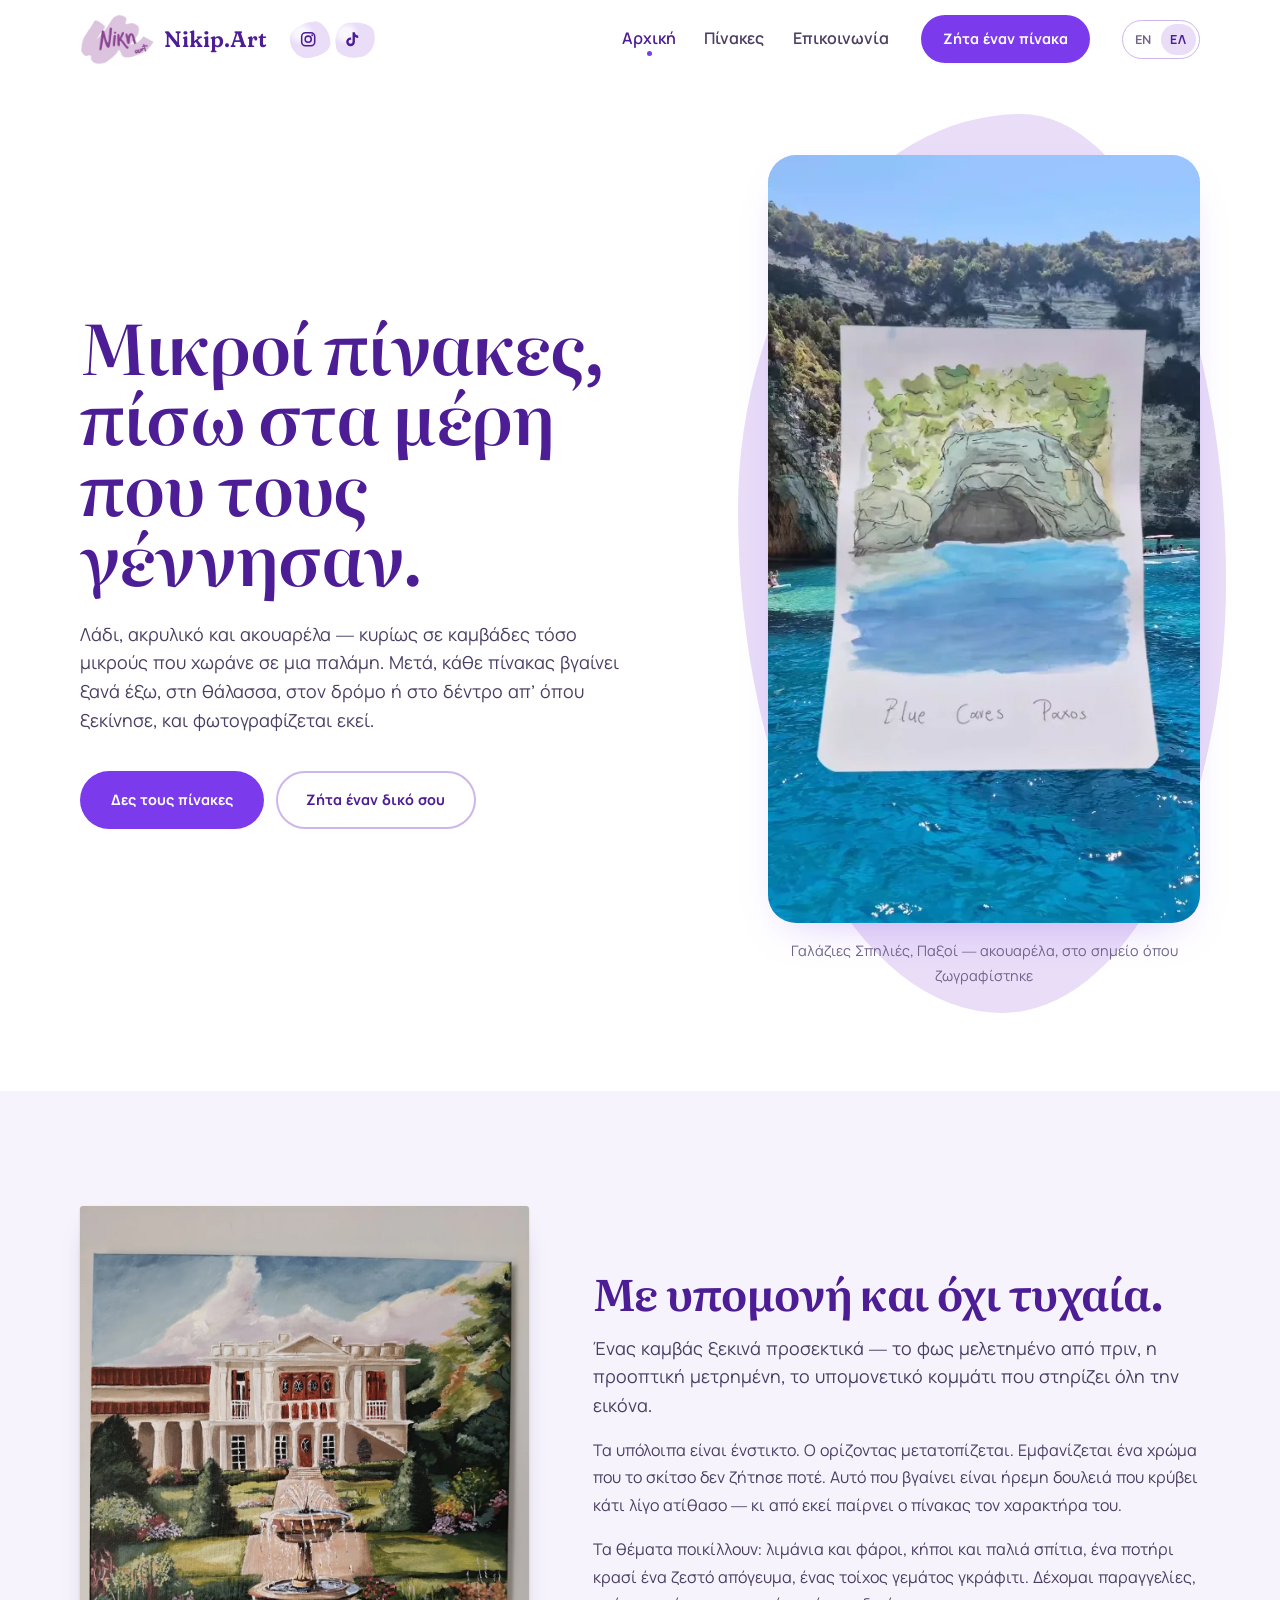
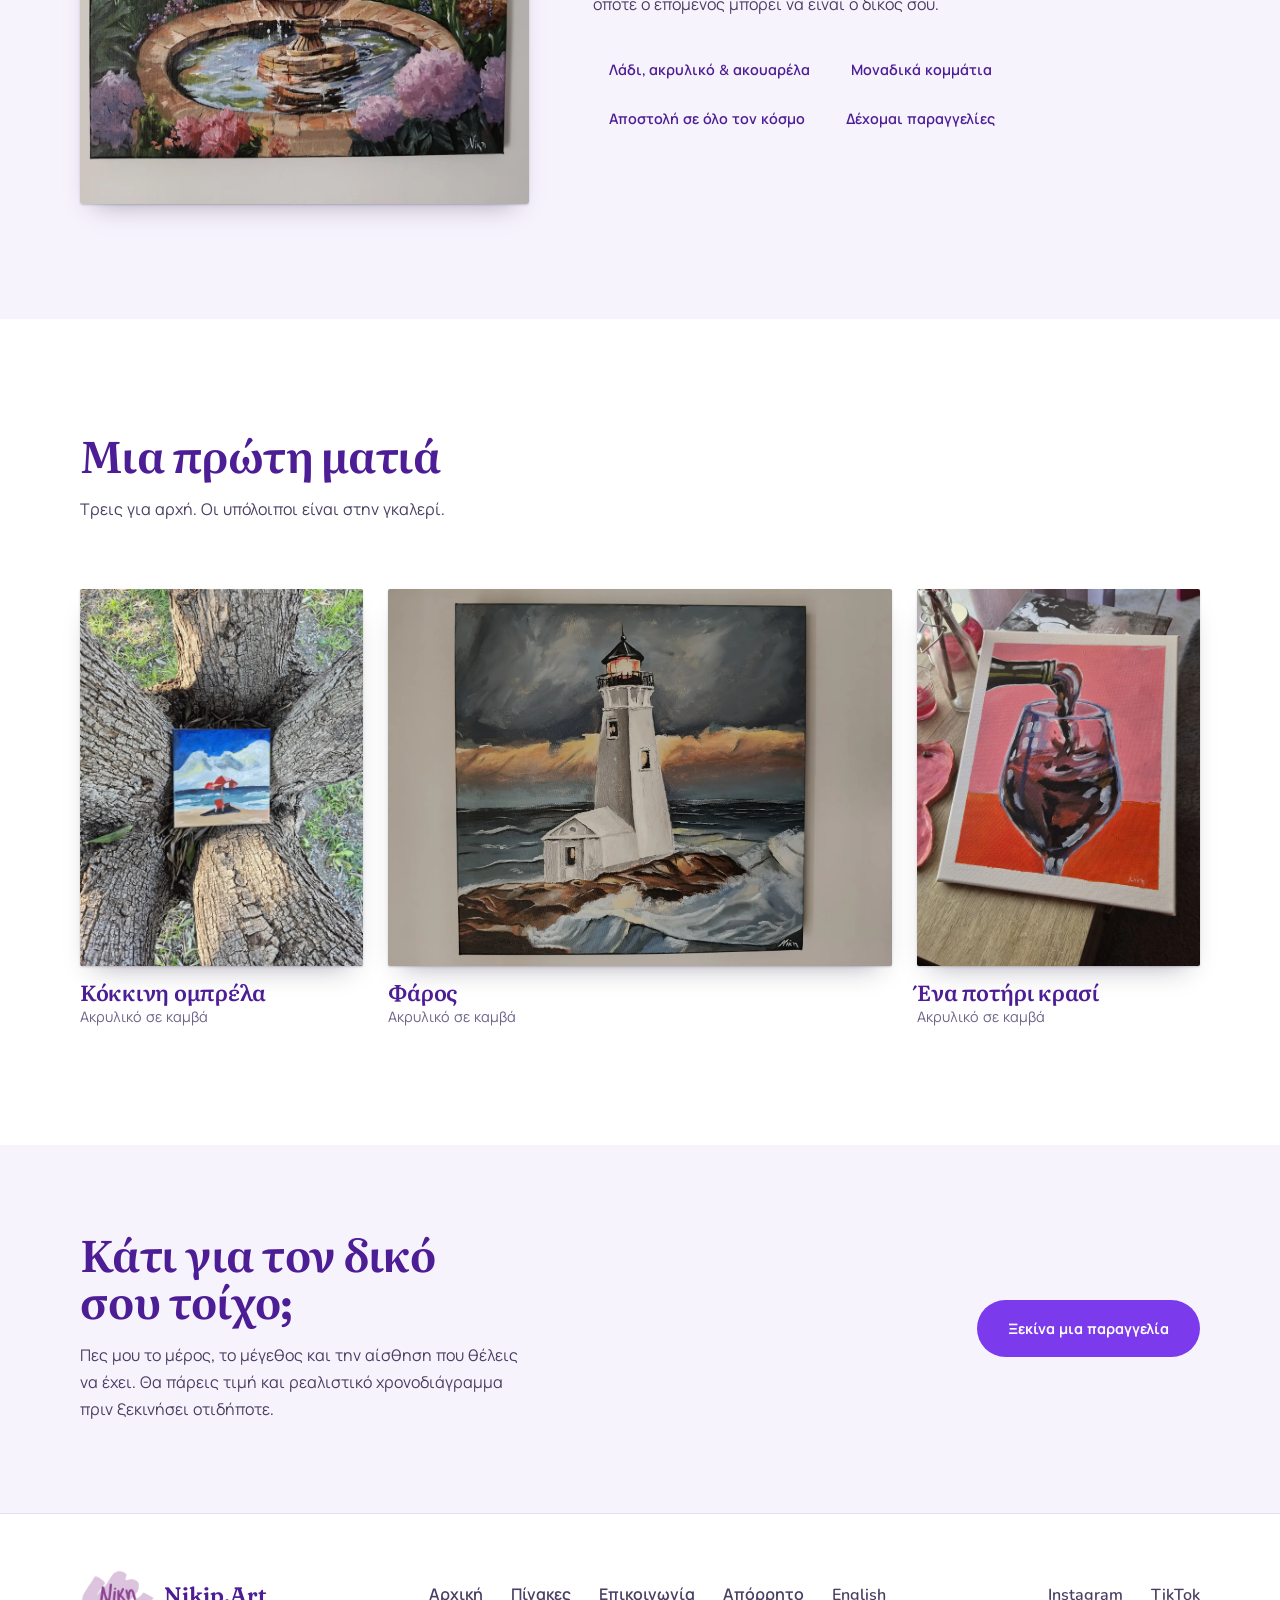
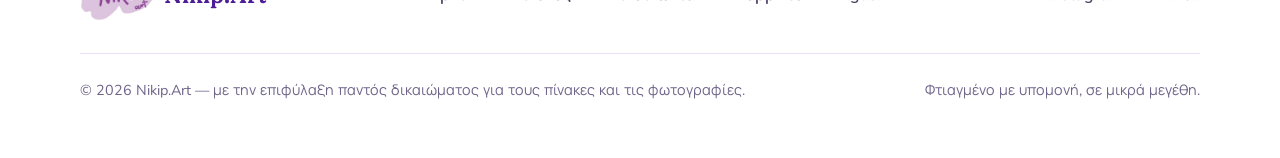
==== el/index.html @ f93186ad "Restore painting title and medium edits in both languages The earlier Greek edits ("THE DEAL", "Φάρο" ====
<!DOCTYPE html>
<html lang="el">
<head>
  <meta charset="UTF-8" />
  <meta name="viewport" content="width=device-width, initial-scale=1.0" />
  <title>Nikip.Art — μικροί πίνακες, πίσω στα μέρη που τους γέννησαν</title>
  <meta name="description" content="Πρωτότυποι μικροί πίνακες από το Nikip.Art, φωτογραφημένοι στο μέρος που τους ενέπνευσε. Δέχομαι παραγγελίες." />
  <meta name="theme-color" content="#FFFFFF" />

  <meta property="og:type" content="website" />
  <meta property="og:locale" content="el_GR" />
  <meta property="og:title" content="Nikip.Art" />
  <meta property="og:description" content="Πρωτότυποι μικροί πίνακες, φωτογραφημένοι στο μέρος που τους ενέπνευσε." />
  <meta property="og:image" content="../assets/PaintVideos/hero-poster.webp" />

  <link rel="alternate" hreflang="en" href="../index.html" />
  <link rel="alternate" hreflang="el" href="index.html" />

  <link rel="icon" href="../assets/Logos/favicon-32.png" sizes="32x32" type="image/png" />
  <link rel="icon" href="../assets/Logos/favicon-192.png" sizes="192x192" type="image/png" />
  <link rel="apple-touch-icon" href="../assets/Logos/apple-touch-icon.png" />

  <!-- Fraunces and Nunito have no Greek letters, so fonts.css also includes
       Literata (headings) and Manrope (text); style.css switches to them via
       html[lang="el"]. Latin words such as the brand keep their usual fonts. -->
  <link rel="stylesheet" href="../assets/fonts/fonts.css" />

  <link rel="stylesheet" href="../style.css" />
</head>
<body>
  <a class="skip-link" href="#main">Μετάβαση στο περιεχόμενο</a>

  <!-- ============================= HEADER ============================= -->
  <header class="site-header" id="siteHeader">
    <div class="site-header__inner">
      <div class="site-header__start">
        <a class="brand" href="index.html" aria-label="Nikip.Art — αρχική">
          <img class="brand__mark" src="../assets/Logos/LogoNikipArt_Mark.png" alt="" width="368" height="252" />
          <span class="brand__text">Nikip.Art</span>
        </a>

        <ul class="daubs" aria-label="Ακολούθησέ με">
          <li>
            <a class="daub" href="https://www.instagram.com/nikip.art/" target="_blank" rel="noopener noreferrer" aria-label="Το Nikip.Art στο Instagram">
              <svg class="daub__icon" viewBox="0 0 24 24" aria-hidden="true" focusable="false">
                <rect x="3.5" y="3.5" width="17" height="17" rx="5" fill="none" stroke="currentColor" stroke-width="2"/>
                <circle cx="12" cy="12" r="4" fill="none" stroke="currentColor" stroke-width="2"/>
                <circle cx="17.2" cy="6.8" r="1.2" fill="currentColor"/>
              </svg>
              <span class="daub__drop" aria-hidden="true"></span>
              <span class="daub__drop" aria-hidden="true"></span>
              <span class="daub__drop" aria-hidden="true"></span>
            </a>
          </li>
          <li>
            <a class="daub daub--alt" href="https://www.tiktok.com/@p.nikh?_r=1&amp;_t=ZN-97JEhmYnabu" target="_blank" rel="noopener noreferrer" aria-label="Το Nikip.Art στο TikTok">
              <svg class="daub__icon" viewBox="0 0 24 24" aria-hidden="true" focusable="false">
                <path fill="currentColor" d="M16.6 5.82a4.28 4.28 0 0 1-1.04-2.82h-3.1v12.4a2.6 2.6 0 1 1-2.6-2.6c.27 0 .53.04.78.12V9.75a5.74 5.74 0 0 0-.78-.05A5.7 5.7 0 1 0 15.56 15.4V9.01a7.3 7.3 0 0 0 4.27 1.37V7.3a4.28 4.28 0 0 1-3.23-1.48z"/>
              </svg>
              <span class="daub__drop" aria-hidden="true"></span>
              <span class="daub__drop" aria-hidden="true"></span>
              <span class="daub__drop" aria-hidden="true"></span>
            </a>
          </li>
        </ul>
      </div>

      <nav class="nav" id="primaryNav" aria-label="Κύριο μενού">
        <ul class="nav__list">
          <li><a class="nav__link is-current" href="index.html" aria-current="page">Αρχική</a></li>
          <li><a class="nav__link" href="paintings.html">Πίνακες</a></li>
          <li><a class="nav__link" href="contact.html">Επικοινωνία</a></li>
        </ul>
        <a class="btn btn--sm" href="contact.html">Ζήτα έναν πίνακα</a>
        <div class="lang-switch" role="group" aria-label="Γλώσσα / Language">
          <a class="lang-switch__opt" href="../index.html" hreflang="en" lang="en">EN</a>
          <a class="lang-switch__opt is-current" href="index.html" hreflang="el" aria-current="true">ΕΛ</a>
        </div>
      </nav>

      <button class="nav-toggle" id="navToggle" type="button"
              aria-label="Άνοιγμα μενού" aria-expanded="false" aria-controls="primaryNav">
        <span class="nav-toggle__bar"></span>
        <span class="nav-toggle__bar"></span>
        <span class="nav-toggle__bar"></span>
      </button>
    </div>
  </header>

  <main id="main">

    <!-- ============================= HERO ============================= -->
    <section class="hero">
      <div class="container hero__grid">

        <div class="hero__copy">
          <h1 class="h-hero hero__title">Μικροί πίνακες, πίσω στα μέρη που τους γέννησαν.</h1>

          <p class="lede hero__lede">
            Λάδι, ακρυλικό και ακουαρέλα — κυρίως σε καμβάδες τόσο μικρούς που
            χωράνε σε μια παλάμη. Μετά, κάθε πίνακας βγαίνει ξανά έξω, στη θάλασσα,
            στον δρόμο ή στο δέντρο απ’ όπου ξεκίνησε, και φωτογραφίζεται εκεί.
          </p>

          <div class="hero__actions">
            <a class="btn" href="paintings.html">Δες τους πίνακες</a>
            <a class="btn btn--quiet" href="contact.html">Ζήτα έναν δικό σου</a>
          </div>
        </div>

        <div class="hero__media">
          <div class="hero__frame">
            <video id="heroVideo"
                   muted loop playsinline preload="none"
                   poster="../assets/PaintVideos/hero-poster.webp"
                   data-src="../assets/PaintVideos/1000024808.mp4"
                   data-src-mobile="../assets/PaintVideos/hero-mobile.mp4"
                   aria-hidden="true" tabindex="-1"></video>
            <!-- Shown by script.js once the video actually plays -->
            <button class="hero__pause" id="heroPause" type="button" aria-label="Παύση βίντεο" hidden>
              <svg class="hero__pause-icon" viewBox="0 0 24 24" aria-hidden="true" focusable="false">
                <rect x="6.5" y="5" width="3.5" height="14" rx="1.2" fill="currentColor"/>
                <rect x="14" y="5" width="3.5" height="14" rx="1.2" fill="currentColor"/>
              </svg>
              <svg class="hero__play-icon" viewBox="0 0 24 24" aria-hidden="true" focusable="false">
                <path d="M8 5.5v13a1 1 0 0 0 1.5.86l10.2-6.5a1 1 0 0 0 0-1.72L9.5 4.64A1 1 0 0 0 8 5.5z" fill="currentColor"/>
              </svg>
            </button>
          </div>
          <p class="hero__caption">Γαλάζιες Σπηλιές, Παξοί — ακουαρέλα, στο σημείο όπου ζωγραφίστηκε</p>
        </div>

      </div>
    </section>

    <!-- ============================= ABOUT ============================= -->
    <section class="section section--mist" id="about">
      <div class="container about__grid">

        <figure class="about__figure">
          <img src="../assets/Paintings/Palace.webp"
               alt="Κήποι του παλατιού — ένα σπίτι πίσω από ένα πέτρινο σιντριβάνι και ανθισμένα παρτέρια"
               width="1083" height="1444" loading="lazy" decoding="async" />
        </figure>

        <div class="prose">
          <h2 class="h-section">Με υπομονή και όχι τυχαία.</h2>

          <p class="lede">
            Ένας καμβάς ξεκινά προσεκτικά — το φως μελετημένο από πριν, η προοπτική
            μετρημένη, το υπομονετικό κομμάτι που στηρίζει όλη την εικόνα.
          </p>

          <p>
            Τα υπόλοιπα είναι ένστικτο. Ο ορίζοντας μετατοπίζεται. Εμφανίζεται ένα
            χρώμα που το σκίτσο δεν ζήτησε ποτέ. Αυτό που βγαίνει είναι ήρεμη δουλειά
            που κρύβει κάτι λίγο ατίθασο — κι από εκεί παίρνει ο πίνακας τον χαρακτήρα του.
          </p>

          <p>
            Τα θέματα ποικίλλουν: λιμάνια και φάροι, κήποι και παλιά σπίτια, ένα
            ποτήρι κρασί ένα ζεστό απόγευμα, ένας τοίχος γεμάτος γκράφιτι.
            Δέχομαι παραγγελίες, οπότε ο επόμενος μπορεί να είναι ο δικός σου.
          </p>

          <ul class="facts">
            <li class="fact">Λάδι, ακρυλικό &amp; ακουαρέλα</li>
            <li class="fact">Μοναδικά κομμάτια</li>
            <li class="fact">Αποστολή σε όλο τον κόσμο</li>
            <li class="fact">Δέχομαι παραγγελίες</li>
          </ul>
        </div>

      </div>
    </section>

    <!-- ============================= A FEW PIECES ============================= -->
    <section class="section">
      <div class="container">
        <div class="gallery__intro">
          <h2 class="h-section">Μια πρώτη ματιά</h2>
          <p>Τρεις για αρχή. Οι υπόλοιποι είναι στην γκαλερί.</p>
        </div>

        <div class="gallery__grid gallery__grid--trio">

          <a class="piece" href="paintings.html">
            <div class="piece__frame">
              <img src="../assets/Paintings/20260301_155005.webp"
                   alt="Κόκκινη ομπρέλα — μια μικρή παραλία με κόκκινη ομπρέλα, φωτογραφημένη στη διχάλα μιας ελιάς"
                   width="1200" height="1600" loading="lazy" decoding="async" />
            </div>
            <div class="piece__meta">
              <h3 class="piece__title">Κόκκινη ομπρέλα</h3>
              <p class="piece__medium">Ακρυλικό σε καμβά</p>
            </div>
          </a>

          <a class="piece" href="paintings.html">
            <div class="piece__frame">
              <img src="../assets/Paintings/lightHousejpg.webp"
                   alt="Φάρος — ένας λευκός φάρος μπροστά σε σκοτεινό ουρανό και κύματα που σπάνε"
                   width="1586" height="1189" loading="lazy" decoding="async" />
            </div>
            <div class="piece__meta">
              <h3 class="piece__title">Φάρος</h3>
              <p class="piece__medium">Ακρυλικό σε καμβά</p>
            </div>
          </a>

          <a class="piece" href="paintings.html">
            <div class="piece__frame">
              <img src="../assets/Paintings/20251122_114202.webp"
                   alt="Ένα ποτήρι κρασί — κρασί που χύνεται σε ποτήρι πάνω σε ροζ και πορτοκαλί φόντο, πάνω σε τραπέζι δίπλα στο παράθυρο"
                   width="1200" height="1600" loading="lazy" decoding="async" />
            </div>
            <div class="piece__meta">
              <h3 class="piece__title">Ένα ποτήρι κρασί</h3>
              <p class="piece__medium">Ακρυλικό σε καμβά</p>
            </div>
          </a>

        </div>
      </div>
    </section>

    <!-- ============================= INVITATION ============================= -->
    <section class="invite">
      <div class="container invite__inner">
        <div class="invite__text">
          <h2 class="h-section">Κάτι για τον δικό σου τοίχο;</h2>
          <p>
            Πες μου το μέρος, το μέγεθος και την αίσθηση που θέλεις να έχει.
            Θα πάρεις τιμή και ρεαλιστικό χρονοδιάγραμμα πριν ξεκινήσει οτιδήποτε.
          </p>
        </div>
        <a class="btn btn--onlilac" href="contact.html">Ξεκίνα μια παραγγελία</a>
      </div>
    </section>

  </main>

  <!-- ============================= FOOTER ============================= -->
  <footer class="site-footer">
    <div class="container">
      <div class="site-footer__top">
        <a class="brand" href="index.html">
          <img class="brand__mark" src="../assets/Logos/LogoNikipArt_Mark.png" alt="" width="368" height="252" loading="lazy" />
          <span class="brand__text">Nikip.Art</span>
        </a>

        <nav class="footer-nav" aria-label="Μενού υποσέλιδου">
          <a href="index.html">Αρχική</a>
          <a href="paintings.html">Πίνακες</a>
          <a href="contact.html">Επικοινωνία</a>
          <a href="privacy.html">Απόρρητο</a>
          <a href="../index.html" hreflang="en" lang="en">English</a>
        </nav>

        <ul class="socials">
          <li><a href="https://www.instagram.com/nikip.art/" target="_blank" rel="noopener noreferrer">Instagram</a></li>
          <li><a href="https://www.tiktok.com/@p.nikh?_r=1&amp;_t=ZN-97JEhmYnabu" target="_blank" rel="noopener noreferrer">TikTok</a></li>
        </ul>
      </div>

      <div class="site-footer__bottom">
        <p>&copy; <span id="year">2026</span> Nikip.Art — με την επιφύλαξη παντός δικαιώματος για τους πίνακες και τις φωτογραφίες.</p>
        <p>Φτιαγμένο με υπομονή, σε μικρά μεγέθη.</p>
      </div>
    </div>
  </footer>

  <script src="../script.js"></script>
</body>
</html>
---- assets/fonts/fonts.css ----
/* Self-hosted Google Fonts (Fraunces, Nunito, Literata, Manrope; SIL Open
   Font License). Served from this site instead of fonts.googleapis.com so
   visitors' IP addresses are not sent to Google. Latin + Greek subsets only.
   Generated from the Google Fonts CSS2 API; regenerate the same way. */

/* Fraunces — latin-ext */
@font-face {
  font-family: 'Fraunces';
  font-style: normal;
  font-weight: 400 700;
  font-display: swap;
  src: url(fraunces-latin-ext.woff2) format('woff2');
  unicode-range: U+0100-02BA, U+02BD-02C5, U+02C7-02CC, U+02CE-02D7, U+02DD-02FF, U+0304, U+0308, U+0329, U+1D00-1DBF, U+1E00-1E9F, U+1EF2-1EFF, U+2020, U+20A0-20AB, U+20AD-20C4, U+2113, U+2C60-2C7F, U+A720-A7FF;
}

/* Fraunces — latin */
@font-face {
  font-family: 'Fraunces';
  font-style: normal;
  font-weight: 400 700;
  font-display: swap;
  src: url(fraunces-latin.woff2) format('woff2');
  unicode-range: U+0000-00FF, U+0131, U+0152-0153, U+02BB-02BC, U+02C6, U+02DA, U+02DC, U+0304, U+0308, U+0329, U+2000-206F, U+20AC, U+2122, U+2191, U+2193, U+2212, U+2215, U+FEFF, U+FFFD;
}

/* Literata — greek-ext */
@font-face {
  font-family: 'Literata';
  font-style: normal;
  font-weight: 400 700;
  font-display: swap;
  src: url(literata-greek-ext.woff2) format('woff2');
  unicode-range: U+1F00-1FFF;
}

/* Literata — greek */
@font-face {
  font-family: 'Literata';
  font-style: normal;
  font-weight: 400 700;
  font-display: swap;
  src: url(literata-greek.woff2) format('woff2');
  unicode-range: U+0370-0377, U+037A-037F, U+0384-038A, U+038C, U+038E-03A1, U+03A3-03FF;
}

/* Literata — latin-ext */
@font-face {
  font-family: 'Literata';
  font-style: normal;
  font-weight: 400 700;
  font-display: swap;
  src: url(literata-latin-ext.woff2) format('woff2');
  unicode-range: U+0100-02BA, U+02BD-02C5, U+02C7-02CC, U+02CE-02D7, U+02DD-02FF, U+0304, U+0308, U+0329, U+1D00-1DBF, U+1E00-1E9F, U+1EF2-1EFF, U+2020, U+20A0-20AB, U+20AD-20C4, U+2113, U+2C60-2C7F, U+A720-A7FF;
}

/* Literata — latin */
@font-face {
  font-family: 'Literata';
  font-style: normal;
  font-weight: 400 700;
  font-display: swap;
  src: url(literata-latin.woff2) format('woff2');
  unicode-range: U+0000-00FF, U+0131, U+0152-0153, U+02BB-02BC, U+02C6, U+02DA, U+02DC, U+0304, U+0308, U+0329, U+2000-206F, U+20AC, U+2122, U+2191, U+2193, U+2212, U+2215, U+FEFF, U+FFFD;
}

/* Manrope — greek */
@font-face {
  font-family: 'Manrope';
  font-style: normal;
  font-weight: 400;
  font-display: swap;
  src: url(manrope-greek.woff2) format('woff2');
  unicode-range: U+0370-0377, U+037A-037F, U+0384-038A, U+038C, U+038E-03A1, U+03A3-03FF;
}

/* Manrope — latin-ext */
@font-face {
  font-family: 'Manrope';
  font-style: normal;
  font-weight: 400;
  font-display: swap;
  src: url(manrope-latin-ext.woff2) format('woff2');
  unicode-range: U+0100-02BA, U+02BD-02C5, U+02C7-02CC, U+02CE-02D7, U+02DD-02FF, U+0304, U+0308, U+0329, U+1D00-1DBF, U+1E00-1E9F, U+1EF2-1EFF, U+2020, U+20A0-20AB, U+20AD-20C4, U+2113, U+2C60-2C7F, U+A720-A7FF;
}

/* Manrope — latin */
@font-face {
  font-family: 'Manrope';
  font-style: normal;
  font-weight: 400;
  font-display: swap;
  src: url(manrope-latin.woff2) format('woff2');
  unicode-range: U+0000-00FF, U+0131, U+0152-0153, U+02BB-02BC, U+02C6, U+02DA, U+02DC, U+0304, U+0308, U+0329, U+2000-206F, U+20AC, U+2122, U+2191, U+2193, U+2212, U+2215, U+FEFF, U+FFFD;
}

/* Manrope — greek */
@font-face {
  font-family: 'Manrope';
  font-style: normal;
  font-weight: 600;
  font-display: swap;
  src: url(manrope-greek.woff2) format('woff2');
  unicode-range: U+0370-0377, U+037A-037F, U+0384-038A, U+038C, U+038E-03A1, U+03A3-03FF;
}

/* Manrope — latin-ext */
@font-face {
  font-family: 'Manrope';
  font-style: normal;
  font-weight: 600;
  font-display: swap;
  src: url(manrope-latin-ext.woff2) format('woff2');
  unicode-range: U+0100-02BA, U+02BD-02C5, U+02C7-02CC, U+02CE-02D7, U+02DD-02FF, U+0304, U+0308, U+0329, U+1D00-1DBF, U+1E00-1E9F, U+1EF2-1EFF, U+2020, U+20A0-20AB, U+20AD-20C4, U+2113, U+2C60-2C7F, U+A720-A7FF;
}

/* Manrope — latin */
@font-face {
  font-family: 'Manrope';
  font-style: normal;
  font-weight: 600;
  font-display: swap;
  src: url(manrope-latin.woff2) format('woff2');
  unicode-range: U+0000-00FF, U+0131, U+0152-0153, U+02BB-02BC, U+02C6, U+02DA, U+02DC, U+0304, U+0308, U+0329, U+2000-206F, U+20AC, U+2122, U+2191, U+2193, U+2212, U+2215, U+FEFF, U+FFFD;
}

/* Manrope — greek */
@font-face {
  font-family: 'Manrope';
  font-style: normal;
  font-weight: 700;
  font-display: swap;
  src: url(manrope-greek.woff2) format('woff2');
  unicode-range: U+0370-0377, U+037A-037F, U+0384-038A, U+038C, U+038E-03A1, U+03A3-03FF;
}

/* Manrope — latin-ext */
@font-face {
  font-family: 'Manrope';
  font-style: normal;
  font-weight: 700;
  font-display: swap;
  src: url(manrope-latin-ext.woff2) format('woff2');
  unicode-range: U+0100-02BA, U+02BD-02C5, U+02C7-02CC, U+02CE-02D7, U+02DD-02FF, U+0304, U+0308, U+0329, U+1D00-1DBF, U+1E00-1E9F, U+1EF2-1EFF, U+2020, U+20A0-20AB, U+20AD-20C4, U+2113, U+2C60-2C7F, U+A720-A7FF;
}

/* Manrope — latin */
@font-face {
  font-family: 'Manrope';
  font-style: normal;
  font-weight: 700;
  font-display: swap;
  src: url(manrope-latin.woff2) format('woff2');
  unicode-range: U+0000-00FF, U+0131, U+0152-0153, U+02BB-02BC, U+02C6, U+02DA, U+02DC, U+0304, U+0308, U+0329, U+2000-206F, U+20AC, U+2122, U+2191, U+2193, U+2212, U+2215, U+FEFF, U+FFFD;
}

/* Nunito — latin-ext */
@font-face {
  font-family: 'Nunito';
  font-style: normal;
  font-weight: 400;
  font-display: swap;
  src: url(nunito-latin-ext.woff2) format('woff2');
  unicode-range: U+0100-02BA, U+02BD-02C5, U+02C7-02CC, U+02CE-02D7, U+02DD-02FF, U+0304, U+0308, U+0329, U+1D00-1DBF, U+1E00-1E9F, U+1EF2-1EFF, U+2020, U+20A0-20AB, U+20AD-20C4, U+2113, U+2C60-2C7F, U+A720-A7FF;
}

/* Nunito — latin */
@font-face {
  font-family: 'Nunito';
  font-style: normal;
  font-weight: 400;
  font-display: swap;
  src: url(nunito-latin.woff2) format('woff2');
  unicode-range: U+0000-00FF, U+0131, U+0152-0153, U+02BB-02BC, U+02C6, U+02DA, U+02DC, U+0304, U+0308, U+0329, U+2000-206F, U+20AC, U+2122, U+2191, U+2193, U+2212, U+2215, U+FEFF, U+FFFD;
}

/* Nunito — latin-ext */
@font-face {
  font-family: 'Nunito';
  font-style: normal;
  font-weight: 600;
  font-display: swap;
  src: url(nunito-latin-ext.woff2) format('woff2');
  unicode-range: U+0100-02BA, U+02BD-02C5, U+02C7-02CC, U+02CE-02D7, U+02DD-02FF, U+0304, U+0308, U+0329, U+1D00-1DBF, U+1E00-1E9F, U+1EF2-1EFF, U+2020, U+20A0-20AB, U+20AD-20C4, U+2113, U+2C60-2C7F, U+A720-A7FF;
}

/* Nunito — latin */
@font-face {
  font-family: 'Nunito';
  font-style: normal;
  font-weight: 600;
  font-display: swap;
  src: url(nunito-latin.woff2) format('woff2');
  unicode-range: U+0000-00FF, U+0131, U+0152-0153, U+02BB-02BC, U+02C6, U+02DA, U+02DC, U+0304, U+0308, U+0329, U+2000-206F, U+20AC, U+2122, U+2191, U+2193, U+2212, U+2215, U+FEFF, U+FFFD;
}

/* Nunito — latin-ext */
@font-face {
  font-family: 'Nunito';
  font-style: normal;
  font-weight: 700;
  font-display: swap;
  src: url(nunito-latin-ext.woff2) format('woff2');
  unicode-range: U+0100-02BA, U+02BD-02C5, U+02C7-02CC, U+02CE-02D7, U+02DD-02FF, U+0304, U+0308, U+0329, U+1D00-1DBF, U+1E00-1E9F, U+1EF2-1EFF, U+2020, U+20A0-20AB, U+20AD-20C4, U+2113, U+2C60-2C7F, U+A720-A7FF;
}

/* Nunito — latin */
@font-face {
  font-family: 'Nunito';
  font-style: normal;
  font-weight: 700;
  font-display: swap;
  src: url(nunito-latin.woff2) format('woff2');
  unicode-range: U+0000-00FF, U+0131, U+0152-0153, U+02BB-02BC, U+02C6, U+02DA, U+02DC, U+0304, U+0308, U+0329, U+2000-206F, U+20AC, U+2122, U+2191, U+2193, U+2212, U+2215, U+FEFF, U+FFFD;
}
---- style.css ----
/* ==========================================================================
   NIKIP.ART
   White ground, soft purple, intense purple. No black anywhere — the darkest
   value on the page is a deep violet, which keeps everything gentle.
   --------------------------------------------------------------------------
   01. Tokens
   02. Reset & base
   03. Typography
   04. Buttons & links
   05. Header / navigation
   06. Hero
   07. About
   08. Gallery
   09. Lightbox
   10. Contact & form
   11. Invitation strip
   12. Footer
   13. Responsive
   14. Motion & print
   ========================================================================== */


/* ==========================================================================
   01. TOKENS
   ========================================================================== */
:root {
  /* Colour — white + soft purple + intense purple, nothing else */
  --paper:        #FFFFFF;
  --mist:         #F7F3FD;   /* softest wash, for alternating sections */
  --lilac:        #E9DDF8;   /* soft purple, for fills and rules */
  --lilac-deep:   #CDB6EC;   /* soft purple, one step stronger */
  --violet:       #7C3AED;   /* intense purple — the accent */
  --violet-ink:   #4C1D95;   /* deep purple, used where black would go */
  --text:         #4A3E63;   /* body copy, purple-grey */
  --text-soft:    #6F6389;   /* secondary copy */

  /* Type */
  --display: "Fraunces", Georgia, "Times New Roman", serif;
  --body:    "Nunito", -apple-system, BlinkMacSystemFont, "Segoe UI", Roboto, Helvetica, Arial, sans-serif;

  --fs-hero:  clamp(2.6rem, 5.4vw, 4.6rem);
  --fs-h2:    clamp(1.9rem, 3.4vw, 3rem);
  --fs-h3:    clamp(1.15rem, 1.7vw, 1.45rem);
  --fs-lede:  clamp(1.05rem, 1.4vw, 1.2rem);
  --fs-body:  clamp(1rem, 1.05vw, 1.0625rem);
  --fs-small: 0.9rem;

  /* Space */
  --gutter:    clamp(1.25rem, 5vw, 4rem);
  --section-y: clamp(4rem, 9vw, 8rem);
  --maxw:      78rem;

  /* Shape & depth — soft, purple-tinted, never grey */
  --r-lg: 28px;
  --r-md: 18px;
  --r-sm: 12px;
  --shadow:      0 18px 45px -22px rgba(124, 58, 237, 0.34);
  --shadow-soft: 0 10px 30px -18px rgba(124, 58, 237, 0.28);

  /* Around the paintings themselves: warm and neutral, so nothing tints the
     art. Violet stays for the interface. */
  --mat:        #F3EEE7;   /* warm gesso */
  --r-art:      3px;       /* paintings have corners */
  --shadow-art: 0 1px 2px rgba(46, 36, 64, 0.22), 0 14px 26px -14px rgba(46, 36, 64, 0.40);

  --ease: cubic-bezier(0.32, 0.72, 0.28, 1);
}

/* Greek pages (el/): Fraunces and Nunito have no Greek letters, so Greek text
   falls through to Literata and Manrope. Latin words keep the usual fonts. */
html[lang="el"] {
  --display: "Fraunces", "Literata", Georgia, serif;
  --body:    "Nunito", "Manrope", -apple-system, BlinkMacSystemFont, "Segoe UI", Roboto, Helvetica, Arial, sans-serif;
}
/* Literata's Greek reads lighter than Fraunces at the same weight */
html[lang="el"] .h-hero { font-weight: 600; }
html[lang="el"] .h-section { font-weight: 650; }


/* ==========================================================================
   02. RESET & BASE
   ========================================================================== */
*, *::before, *::after { box-sizing: border-box; }

html {
  /* `clip` not `hidden`: hidden would make this a scroll container and break
     any position:sticky descendant. */
  overflow-x: hidden;
  overflow-x: clip;
  scroll-behavior: smooth;
  -webkit-text-size-adjust: 100%;
}

body {
  margin: 0;
  overflow-x: hidden;
  overflow-x: clip;
  background: var(--paper);
  color: var(--text);
  font-family: var(--body);
  font-size: var(--fs-body);
  line-height: 1.7;
  -webkit-font-smoothing: antialiased;
  -moz-osx-font-smoothing: grayscale;
}

img, video, svg { display: block; max-width: 100%; height: auto; }
h1, h2, h3, p, figure, blockquote, dl, dd, ol, ul { margin: 0; }
ul, ol { padding: 0; list-style: none; }
a { color: inherit; text-decoration: none; }
button, input, textarea { font: inherit; color: inherit; }

/* Component classes below set display, which would otherwise beat the UA
   stylesheet's [hidden] rule. */
[hidden] { display: none !important; }

:focus-visible {
  outline: 2.5px solid var(--violet);
  outline-offset: 3px;
  border-radius: 4px;
}

::selection { background: var(--lilac); color: var(--violet-ink); }

.container {
  width: 100%;
  max-width: var(--maxw);
  margin-inline: auto;
  padding-inline: var(--gutter);
}

.section { padding-block: var(--section-y); }
.section--mist { background: var(--mist); }

.visually-hidden {
  position: absolute;
  width: 1px; height: 1px;
  padding: 0; margin: -1px;
  overflow: hidden;
  clip: rect(0 0 0 0);
  white-space: nowrap;
  border: 0;
}

.skip-link {
  position: absolute;
  top: -100%;
  left: var(--gutter);
  z-index: 999;
  padding: 0.7rem 1.2rem;
  background: var(--violet);
  color: var(--paper);
  border-radius: var(--r-sm);
  font-weight: 700;
}
.skip-link:focus { top: 1rem; }


/* ==========================================================================
   03. TYPOGRAPHY
   Fraunces is a variable face; SOFT rounds the terminals and WONK swaps in
   the slanted/wobbly forms. That is what makes the headings feel hand-made
   rather than editorial.
   ========================================================================== */
h1, h2, h3, .display {
  font-family: var(--display);
  font-variation-settings: "SOFT" 100, "WONK" 1;
  font-weight: 600;
  line-height: 1.08;
  letter-spacing: -0.012em;
  color: var(--violet-ink);
  /* Sentence case throughout — no all-caps anywhere on this site */
}

.h-hero { font-size: var(--fs-hero); font-weight: 500; line-height: 1.02; }
.h-section { font-size: var(--fs-h2); margin-bottom: 1rem; }
.h-sub { font-size: var(--fs-h3); font-weight: 600; }

.lede {
  font-size: var(--fs-lede);
  line-height: 1.6;
  color: var(--text);
  max-width: 54ch;
}

.prose > * + * { margin-top: 1.1rem; }
.prose > h2 + p { margin-top: 0.6rem; }
.prose > * + h2 { margin-top: 2.25rem; }
.prose p { max-width: 62ch; }
.prose a,
.form__hint a {
  color: var(--violet-ink);
  text-decoration: underline;
  text-decoration-color: var(--lilac-deep);
  text-underline-offset: 3px;
}
.prose a:hover,
.form__hint a:hover { text-decoration-color: currentColor; }

.note { font-size: var(--fs-small); color: var(--text-soft); }


/* ==========================================================================
   04. BUTTONS & LINKS
   ========================================================================== */
.btn {
  display: inline-flex;
  align-items: center;
  justify-content: center;
  padding: 0.9rem 1.8rem;
  border: 2px solid transparent;
  border-radius: 999px;          /* pill — soft by construction */
  background: var(--violet);
  color: var(--paper);
  font-weight: 700;
  font-size: var(--fs-small);
  cursor: pointer;
  /* Micro-interaction layers: ::before is the paint stroke that sweeps in on
     hover, ::after is the splat left where the button is pressed (script.js
     sets --x/--y). Both sit behind the label thanks to `isolation`. */
  --fill: var(--violet-ink);
  --splat: rgba(255, 255, 255, 0.45);
  position: relative;
  overflow: hidden;
  isolation: isolate;
  -webkit-tap-highlight-color: transparent;
  transition: background 0.3s var(--ease), transform 0.35s var(--ease),
              box-shadow 0.3s var(--ease), color 0.3s var(--ease),
              border-color 0.3s var(--ease);
}
.btn::before {
  content: "";
  position: absolute;
  z-index: -1;
  top: -20%;
  bottom: -20%;
  left: -15%;
  width: 130%;
  background: var(--fill);
  /* ragged right edge, like the end of a brush stroke */
  border-radius: 0 46% 54% 0 / 0 58% 42% 0;
  transform: translateX(-102%) skewX(-14deg);
  transition: transform 0.55s var(--ease);
}
.btn::after {
  content: "";
  position: absolute;
  z-index: -1;
  left: var(--x, 50%);
  top: var(--y, 50%);
  width: 12px;
  height: 12px;
  margin: -6px 0 0 -6px;
  border-radius: 46% 54% 41% 59% / 57% 43% 57% 43%;
  background: var(--splat);
  opacity: 0;
  pointer-events: none;
}
.btn.is-splat::after { animation: btn-splat 0.6s var(--ease); }

.btn:hover,
.btn:focus-visible {
  transform: translateY(-2px);
  box-shadow: var(--shadow-soft);
}
.btn:hover::before,
.btn:focus-visible::before { transform: translateX(0) skewX(-14deg); }
.btn:active { transform: translateY(0) scale(0.96); transition-duration: 0.12s; }
.btn:focus-visible { outline: 2px solid var(--violet); outline-offset: 3px; }

@keyframes btn-splat {
  0%   { opacity: 1; transform: scale(0.4) rotate(0deg); }
  100% { opacity: 0; transform: scale(14) rotate(40deg); }
}

.btn--quiet {
  --fill: var(--lilac);
  --splat: rgba(124, 58, 237, 0.22);
  background: transparent;
  color: var(--violet-ink);
  border-color: var(--lilac-deep);
}
.btn--quiet:hover,
.btn--quiet:focus-visible {
  color: var(--violet-ink);
  border-color: var(--lilac);
}

.btn--onlilac { background: var(--violet); color: var(--paper); }
.btn--sm { padding: 0.6rem 1.25rem; }
.btn--block { width: 100%; }

/* Text link: underline grows from the left on hover. No arrow glyph. */
.tlink {
  color: var(--violet);
  font-weight: 700;
  position: relative;
  padding-bottom: 2px;
}
.tlink::after {
  content: "";
  position: absolute;
  left: 0; bottom: 0;
  width: 100%; height: 2px;
  background: currentColor;
  border-radius: 2px;
  transform: scaleX(0);
  transform-origin: left;
  transition: transform 0.35s var(--ease);
}
.tlink:hover::after { transform: scaleX(1); }


/* ==========================================================================
   05. HEADER / NAVIGATION
   Plain white, no backdrop-filter. (A non-none backdrop-filter would make the
   header a containing block for position:fixed, trapping the mobile menu
   inside the header strip.)
   ========================================================================== */
.site-header {
  position: sticky;
  top: 0;
  z-index: 100;
  background: var(--paper);
  transition: box-shadow 0.35s var(--ease);
}
.site-header.is-scrolled { box-shadow: 0 6px 24px -18px rgba(124, 58, 237, 0.5); }

.site-header__inner {
  width: 100%;
  max-width: var(--maxw);
  margin-inline: auto;
  padding: 0.85rem var(--gutter);
  display: flex;
  align-items: center;
  justify-content: space-between;
  gap: 1.5rem;
}

.brand { display: inline-flex; align-items: center; gap: 0.55rem; flex-shrink: 0; }
/* LogoNikipArt_Mark.png is the logo cropped to the paint blob itself (the
   original file was half transparent padding), so this height is the blob. */
.brand__mark {
  width: auto;
  height: clamp(2.5rem, 4vw, 3.25rem);
  mix-blend-mode: multiply;   /* lets the lilac sit into the page like paint */
  transform-origin: 40% 60%;
  transition: transform 0.5s var(--ease);
}
.brand:hover .brand__mark,
.brand:focus-visible .brand__mark { transform: rotate(-5deg) scale(1.05); }
.brand__text {
  font-family: var(--display);
  font-variation-settings: "SOFT" 100, "WONK" 1;
  font-size: clamp(1.15rem, 1.8vw, 1.4rem);
  font-weight: 600;
  color: var(--violet-ink);
}

/* ---------- Paint-daub social icons (beside the logo) ---------- */
.site-header__start { display: flex; align-items: center; gap: clamp(0.75rem, 1.8vw, 1.4rem); }

.daubs { display: flex; align-items: center; gap: 0.45rem; margin: 0; padding: 0; list-style: none; }

.daub {
  --blob:  64% 36% 58% 42% / 44% 62% 38% 56%;
  --blob2: 40% 60% 37% 63% / 60% 40% 62% 38%;
  position: relative;
  display: grid;
  place-items: center;
  width: 2.35rem;
  height: 2.35rem;
  color: var(--violet-ink);
  isolation: isolate;
  -webkit-tap-highlight-color: transparent;
}
.daub--alt {
  --blob:  38% 62% 45% 55% / 62% 38% 60% 40%;
  --blob2: 62% 38% 64% 36% / 40% 63% 37% 60%;
}

/* The daub itself: a soft lilac blob with a faint brushed sheen */
.daub::before,
.daub::after {
  content: "";
  position: absolute;
  inset: 0;
  z-index: -1;
  border-radius: var(--blob);
}
.daub::before {
  background:
    radial-gradient(circle at 30% 28%, rgba(255, 255, 255, 0.75) 0 14%, transparent 34%),
    var(--lilac);
  transform: translate(2px, 1px) rotate(-8deg) scale(1.06, 0.94);
  transition: transform 0.5s var(--ease);
}
/* The fresh paint: violet that dabs in from one corner */
.daub::after {
  background:
    radial-gradient(circle at 32% 30%, rgba(255, 255, 255, 0.28) 0 12%, transparent 32%),
    var(--violet);
  transform: scale(0.15) rotate(25deg);
  transform-origin: 30% 75%;
  opacity: 0;
  transition: transform 0.45s var(--ease), opacity 0.25s var(--ease);
}

.daub__icon {
  width: 1.15rem;
  height: 1.15rem;
  transition: transform 0.45s var(--ease), color 0.3s var(--ease);
}

/* Three drops flicked off the brush */
.daub__drop {
  position: absolute;
  left: 50%;
  top: 50%;
  width: 5px;
  height: 5px;
  margin: -2.5px 0 0 -2.5px;
  border-radius: 50% 50% 50% 0;
  background: var(--violet);
  opacity: 0;
  pointer-events: none;
}
.daub__drop:nth-of-type(1) { --dx: -19px; --dy: -15px; }
.daub__drop:nth-of-type(2) { --dx:  21px; --dy: -11px; width: 4px; height: 4px; }
.daub__drop:nth-of-type(3) { --dx:   9px; --dy:  21px; width: 3px; height: 3px; }

.daub:hover,
.daub:focus-visible { color: var(--paper); }
.daub:hover::before,
.daub:focus-visible::before { transform: rotate(10deg) scale(1.12); }
.daub:hover::after,
.daub:focus-visible::after {
  opacity: 1;
  transform: none;
  animation: daub-wobble 1.6s var(--ease) 0.35s infinite alternate;
}
.daub:hover .daub__icon,
.daub:focus-visible .daub__icon { transform: rotate(-10deg) scale(1.08); }
.daub:hover .daub__drop,
.daub:focus-visible .daub__drop { animation: daub-flick 0.6s var(--ease) forwards; }
.daub:hover .daub__drop:nth-of-type(2),
.daub:focus-visible .daub__drop:nth-of-type(2) { animation-delay: 0.06s; }
.daub:hover .daub__drop:nth-of-type(3),
.daub:focus-visible .daub__drop:nth-of-type(3) { animation-delay: 0.12s; }
.daub:active::after { transform: scale(0.9); }
.daub:focus-visible { outline: none; }
.daub:focus-visible::before { box-shadow: 0 0 0 3px var(--paper), 0 0 0 5px var(--violet); }

@keyframes daub-wobble {
  to { border-radius: var(--blob2); }
}
@keyframes daub-flick {
  0%   { opacity: 0; transform: translate(0, 0) scale(0.4); }
  25%  { opacity: 1; }
  100% { opacity: 0; transform: translate(var(--dx), var(--dy)) scale(1); }
}

/* ---------- Language switch (EN / ΕΛ) ---------- */
.lang-switch {
  display: inline-flex;
  padding: 3px;
  border: 1.5px solid var(--lilac-deep);
  border-radius: 999px;
}
.lang-switch__opt {
  min-width: 2.2rem;
  padding: 0.3rem 0.55rem;
  border-radius: 999px;
  font-size: 0.78rem;
  font-weight: 700;
  letter-spacing: 0.04em;
  text-align: center;
  color: var(--text-soft);
  transition: background 0.3s var(--ease), color 0.3s var(--ease), transform 0.3s var(--ease);
}
.lang-switch__opt:hover { color: var(--violet); transform: translateY(-1px); }
.lang-switch__opt.is-current { background: var(--lilac); color: var(--violet-ink); }

.nav { display: flex; align-items: center; gap: clamp(1.25rem, 2.5vw, 2.25rem); }
.nav__list { display: flex; align-items: center; gap: clamp(1.1rem, 2.2vw, 2rem); }
.nav__link {
  position: relative;
  font-weight: 600;
  color: var(--text);
  padding-block: 0.3rem;
  transition: color 0.3s var(--ease);
}
.nav__link:hover { color: var(--violet); }
.nav__link.is-current { color: var(--violet-ink); }
/* A small soft dot marks the current page — quieter than an underline */
.nav__link.is-current::after {
  content: "";
  position: absolute;
  left: 50%; bottom: -2px;
  width: 5px; height: 5px;
  margin-left: -2.5px;
  border-radius: 50%;
  background: var(--violet);
}

.nav-toggle {
  display: none;
  flex-direction: column;
  justify-content: center;
  gap: 5px;
  width: 44px; height: 44px;
  padding: 0;
  background: none;
  border: 0;
  cursor: pointer;
}
.nav-toggle__bar {
  display: block;
  width: 24px; height: 2.5px;
  border-radius: 2px;
  background: var(--violet-ink);
  transition: transform 0.35s var(--ease), opacity 0.2s linear;
}
.nav-toggle[aria-expanded="true"] .nav-toggle__bar:nth-child(1) { transform: translateY(7.5px) rotate(45deg); }
.nav-toggle[aria-expanded="true"] .nav-toggle__bar:nth-child(2) { opacity: 0; }
.nav-toggle[aria-expanded="true"] .nav-toggle__bar:nth-child(3) { transform: translateY(-7.5px) rotate(-45deg); }


/* ==========================================================================
   06. HERO
   The source video is portrait 1080x1920, so it sits in a tall rounded card
   beside the headline rather than being cropped into a full-bleed banner.
   ========================================================================== */
.hero { padding-block: clamp(2.5rem, 6vw, 5.5rem) clamp(3.5rem, 8vw, 7rem); }

.hero__grid {
  display: grid;
  grid-template-columns: 1fr;
  gap: clamp(2.5rem, 5vw, 4.5rem);
  align-items: center;
}

.hero__title { margin-bottom: 1.5rem; }
.hero__lede { margin-bottom: 2.25rem; }
.hero__actions { display: flex; flex-wrap: wrap; gap: 0.75rem; }

/* Video card + the soft lilac shape behind it */
.hero__media { position: relative; justify-self: center; width: 100%; max-width: 27rem; }
.hero__media::before {
  content: "";
  position: absolute;
  inset: -5% -6% -3% -7%;
  background: var(--lilac);
  /* organic blob rather than a rectangle */
  border-radius: 58% 42% 46% 54% / 44% 52% 48% 56%;
  z-index: 0;
}
.hero__frame {
  position: relative;
  z-index: 1;
  border-radius: var(--r-lg);
  overflow: hidden;
  box-shadow: var(--shadow);
  background: var(--lilac);
  aspect-ratio: 9 / 16;
}
.hero__frame video,
.hero__frame img {
  width: 100%;
  height: 100%;
  object-fit: cover;
}

.hero__pause {
  position: absolute;
  right: 0.75rem;
  bottom: 0.75rem;
  z-index: 2;
  display: grid;
  place-items: center;
  width: 44px;
  height: 44px;
  border: 0;
  border-radius: 50%;
  background: rgba(28, 24, 34, 0.45);
  color: var(--paper);
  cursor: pointer;
  backdrop-filter: blur(6px);
  -webkit-backdrop-filter: blur(6px);
  transition: background 0.3s var(--ease);
}
.hero__pause:hover { background: var(--violet); }
.hero__pause svg { width: 20px; height: 20px; }
.hero__play-icon,
.hero__pause.is-paused .hero__pause-icon { display: none; }
.hero__pause.is-paused .hero__play-icon { display: block; }

.hero__caption {
  margin-top: 1rem;
  text-align: center;
  color: var(--text-soft);
  font-size: var(--fs-small);
  position: relative;
  z-index: 1;
}


/* ==========================================================================
   07. ABOUT
   ========================================================================== */
.about__grid {
  display: grid;
  grid-template-columns: 1fr;
  gap: clamp(2.5rem, 5vw, 4.5rem);
  align-items: center;
}
.about__figure { position: relative; }
.about__figure img {
  width: 100%;
  border-radius: var(--r-art);
  box-shadow: var(--shadow-art);
}

.facts {
  display: flex;
  flex-wrap: wrap;
  gap: 0.6rem;
  margin-top: 2rem;
}
.fact {
  padding: 0.45rem 1rem;
  border-radius: 999px;
  background: var(--mist);
  color: var(--violet-ink);
  font-size: var(--fs-small);
  font-weight: 600;
}


/* ==========================================================================
   08. GALLERY
   Nine distinct paintings. Images keep their true proportions — nothing is
   cropped — and the rhythm comes from column spans and generous white space.
   ========================================================================== */
.gallery__intro { max-width: 46ch; margin-bottom: clamp(2.5rem, 5vw, 4rem); }

.gallery__grid {
  display: grid;
  grid-template-columns: repeat(12, 1fr);
  column-gap: clamp(1.25rem, 3vw, 3.5rem);
  row-gap: clamp(2.5rem, 6vw, 5.5rem);
  align-items: start;
}

.piece { grid-column: span 12; }

/* Each painting sits on a warm mat, like a plate in a catalogue. The shadow
   is on the painting, not the mat, so it reads as a canvas lying on paper. */
.piece__frame {
  margin: 0;
  padding: clamp(0.9rem, 3.2vw, 2rem);
  border-radius: var(--r-art);
  background: var(--mat);
  transition: transform 0.5s var(--ease);
}
.piece__frame img {
  width: 100%;
  border-radius: 2px;
  background: var(--mat);
  box-shadow: var(--shadow-art);
}

.piece:hover .piece__frame,
.piece:focus-visible .piece__frame { transform: translateY(-4px); }

.piece__meta { margin-top: 1rem; }
.piece__title { font-size: var(--fs-h3); }
.piece__medium { color: var(--text-soft); font-size: var(--fs-small); }
.piece__place { color: var(--violet); font-size: var(--fs-small); font-weight: 600; }


/* ==========================================================================
   09. LIGHTBOX
   ========================================================================== */
.lightbox {
  position: fixed;
  inset: 0;
  z-index: 200;
  display: flex;
  align-items: center;
  justify-content: center;
  padding: clamp(1rem, 4vw, 3rem);
  /* A deep neutral haze: a coloured backdrop would shift the painting's colours */
  background: rgba(28, 24, 34, 0.9);
  backdrop-filter: blur(10px);
  -webkit-backdrop-filter: blur(10px);
  opacity: 0;
  transition: opacity 0.35s var(--ease);
}
.lightbox.is-open { opacity: 1; }

.lightbox__figure {
  margin: 0;
  display: flex;
  flex-direction: column;
  align-items: center;
  gap: 1rem;
  max-width: min(100%, 68rem);
}
/* The stage clips the zoomed image to the painting's own frame */
.lightbox__stage {
  position: relative;
  max-width: 100%;
  overflow: hidden;
  border-radius: var(--r-art);
  box-shadow: 0 30px 70px -30px rgba(0, 0, 0, 0.5);
  cursor: zoom-in;
  touch-action: none;          /* pinch and drag are handled in script.js */
  user-select: none;
  -webkit-user-select: none;
}
.lightbox__stage.is-zoomed { cursor: grab; }
.lightbox__stage.is-dragging { cursor: grabbing; }
.lightbox__img {
  display: block;
  max-width: 100%;
  max-height: 74vh;
  max-height: 74dvh;   /* ignores mobile browser toolbars where supported */
  width: auto;
  transform-origin: 50% 50%;
  transition: transform 0.4s var(--ease);
  will-change: transform;
  -webkit-user-drag: none;
}
.lightbox__hint {
  display: block;
  margin-top: 0.35rem;
  color: var(--lilac);
  font-size: 0.8rem;
}
.lightbox__caption { text-align: center; color: var(--paper); }
.lightbox__title {
  display: block;
  font-family: var(--display);
  font-variation-settings: "SOFT" 100, "WONK" 1;
  font-size: var(--fs-h3);
  font-weight: 600;
}
.lightbox__medium { color: var(--lilac); font-size: var(--fs-small); }

.lightbox__close,
.lightbox__zoom,
.lightbox__nav {
  position: absolute;
  z-index: 2;
  display: grid;
  place-items: center;
  width: 48px; height: 48px;
  border: 0;
  border-radius: 50%;
  background: rgba(255, 255, 255, 0.16);
  color: var(--paper);
  font-size: 1.5rem;
  line-height: 1;
  cursor: pointer;
  transition: background 0.3s var(--ease), transform 0.3s var(--ease);
}
.lightbox__close:hover,
.lightbox__zoom:hover,
.lightbox__nav:hover { background: var(--violet); transform: scale(1.08); }

.lightbox__close { top: clamp(1rem, 3vw, 2rem); right: clamp(1rem, 3vw, 2rem); }
.lightbox__zoom  { top: clamp(1rem, 3vw, 2rem); right: calc(clamp(1rem, 3vw, 2rem) + 58px); }
.lightbox__zoom svg { width: 22px; height: 22px; }
.lightbox__zoom-plus { transition: transform 0.3s var(--ease), opacity 0.3s var(--ease); transform-origin: 10.5px 10.5px; }
.lightbox__zoom[aria-pressed="true"] { background: var(--violet); }
.lightbox__zoom[aria-pressed="true"] .lightbox__zoom-plus { transform: scaleY(0); opacity: 0; }
.lightbox__nav { top: 50%; margin-top: -24px; }
.lightbox__nav--prev { left: clamp(0.5rem, 2vw, 2rem); }
.lightbox__nav--next { right: clamp(0.5rem, 2vw, 2rem); }

/* Locked on <html>, not <body>: overflow:hidden on body would make it a
   scroll container and unstick the sticky header. */
html.is-locked { overflow: hidden; }


/* ==========================================================================
   10. CONTACT & FORM
   ========================================================================== */
.contact__grid {
  display: grid;
  grid-template-columns: 1fr;
  gap: clamp(2.5rem, 5vw, 4.5rem);
  align-items: start;
}

/* This IS a sequence, so numbering it is meaningful */
.steps { counter-reset: step; display: grid; gap: 1.5rem; margin-top: 1.75rem; }
.step {
  counter-increment: step;
  display: grid;
  grid-template-columns: auto 1fr;
  gap: 1rem;
  align-items: start;
}
.step::before {
  content: counter(step);
  display: grid;
  place-items: center;
  width: 2rem; height: 2rem;
  border-radius: 50%;
  background: var(--lilac);
  color: var(--violet-ink);
  font-weight: 700;
  font-size: var(--fs-small);
}
.step__title { font-weight: 700; color: var(--violet-ink); }
.step p { font-size: var(--fs-small); }

.elsewhere { margin-top: 2.5rem; padding-top: 1.75rem; border-top: 1.5px solid var(--lilac); }
.elsewhere__links { display: flex; flex-wrap: wrap; gap: 0.6rem; margin-top: 0.85rem; }
.elsewhere__links a {
  padding: 0.5rem 1.1rem;
  border-radius: 999px;
  background: var(--mist);
  color: var(--violet-ink);
  font-weight: 600;
  font-size: var(--fs-small);
  transition: background 0.3s var(--ease), color 0.3s var(--ease);
}
.elsewhere__links a:hover { background: var(--violet); color: var(--paper); }

.form {
  background: var(--paper);
  border: 1.5px solid var(--lilac);
  border-radius: var(--r-lg);
  padding: clamp(1.5rem, 4vw, 2.75rem);
}
.form__row { margin-bottom: 1.4rem; }
.form__label {
  display: block;
  font-weight: 700;
  color: var(--violet-ink);
  margin-bottom: 0.45rem;
}
.form__input {
  width: 100%;
  padding: 0.85rem 1.1rem;
  background: var(--mist);
  border: 2px solid transparent;
  border-radius: var(--r-md);
  color: var(--text);
  transition: border-color 0.3s var(--ease), background 0.3s var(--ease);
}
.form__input::placeholder { color: var(--text-soft); opacity: 1; }
.form__input:focus {
  outline: none;
  background: var(--paper);
  border-color: var(--violet);
}
.form__textarea { resize: vertical; min-height: 9.5rem; }
.form__input.is-invalid { border-color: #C2410C; background: #FFF7ED; }

.form__hint { font-size: var(--fs-small); color: var(--text-soft); margin-top: 0.35rem; }
.form__error { font-size: var(--fs-small); color: #C2410C; margin-top: 0.35rem; font-weight: 600; }
.form__error:empty { display: none; }

/* Off-screen honeypot for bots */
.form__gotcha { position: absolute; left: -9999px; width: 1px; height: 1px; overflow: hidden; }

.form__status { margin-top: 1.1rem; font-weight: 700; min-height: 1.4em; }
.form__status.is-success { color: var(--violet); }
.form__status.is-error { color: #C2410C; }
.btn.is-busy { opacity: 0.65; pointer-events: none; }


/* ==========================================================================
   11. INVITATION STRIP
   ========================================================================== */
.invite { background: var(--mist); }
.invite__inner {
  display: grid;
  grid-template-columns: 1fr;
  gap: 1.75rem;
  align-items: center;
  padding-block: clamp(3rem, 7vw, 5.5rem);
}
.invite__text { max-width: 44ch; }


/* ==========================================================================
   12. FOOTER
   ========================================================================== */
.site-footer { border-top: 1.5px solid var(--lilac); padding-block: clamp(2.5rem, 5vw, 3.5rem); }
.site-footer__top {
  display: flex;
  flex-wrap: wrap;
  align-items: center;
  justify-content: space-between;
  gap: 1.75rem;
}
.footer-nav, .socials { display: flex; flex-wrap: wrap; gap: clamp(1rem, 2.2vw, 1.75rem); }
.footer-nav a, .socials a {
  font-weight: 600;
  color: var(--text);
  transition: color 0.3s var(--ease);
}
.footer-nav a:hover, .socials a:hover { color: var(--violet); }

.site-footer__bottom {
  margin-top: 2rem;
  padding-top: 1.5rem;
  border-top: 1.5px solid var(--lilac);
  display: flex;
  flex-wrap: wrap;
  justify-content: space-between;
  gap: 0.6rem;
  font-size: var(--fs-small);
  color: var(--text-soft);
}


/* ==========================================================================
   13. RESPONSIVE
   ========================================================================== */
@media (min-width: 720px) {
  /* Gallery spans. Rows are composed to fill 12 columns; the closing piece is
     placed off-centre on purpose so the page ends on white space. */
  .piece.is-7 { grid-column: span 7; }
  .piece.is-5 { grid-column: span 5; }
  .piece.is-6 { grid-column: span 6; }
  .piece.is-8 { grid-column: span 8; }
  .piece.is-4 { grid-column: span 4; }
  .piece.is-last { grid-column: 4 / 12; }

  /* Nudges that keep the grid from reading as tidy rows */
  .piece.is-low { margin-top: clamp(2rem, 5vw, 4.5rem); }

  /* Home-page trio: column widths follow each image's aspect ratio
     (3:4, 4:3, 3:4) so all three frames share one height with no dead space. */
  .gallery__grid--trio {
    grid-template-columns: 0.75fr 1.334fr 0.75fr;
    column-gap: clamp(1rem, 2vw, 1.75rem);
  }
  .gallery__grid--trio .piece { grid-column: auto; }
}

/* Trio column widths are matched to the image ratios; mat padding would
   break their shared height, so here the paintings sit on the page itself. */
.gallery__grid--trio .piece__frame { padding: 0; background: none; }

@media (min-width: 900px) {
  .hero__grid { grid-template-columns: 1.05fr 0.95fr; gap: clamp(3rem, 6vw, 5rem); }
  .hero__media { justify-self: end; }

  .about__grid { grid-template-columns: 0.85fr 1.15fr; }
  .about__figure { order: -1; }

  .contact__grid { grid-template-columns: 0.9fr 1.1fr; }
  .invite__inner { grid-template-columns: 1.1fr auto; gap: 3rem; }
}

/* ---------- Mobile hero: the painting comes first ----------
   Most visitors arrive from Instagram on a phone, so they see paint before
   text. 4:5 crop of the 9:16 clip, capped at 55% of the screen height. */
@media (max-width: 899px) {
  .hero { padding-top: 1.5rem; }
  .hero__grid { gap: 2.25rem; }
  .hero__media { order: -1; max-width: min(100%, 44svh); }
  .hero__frame { aspect-ratio: 4 / 5; }
}

/* ---------- Mobile navigation ----------
   1024px, not 900: below that the full row (and the longer Greek labels)
   no longer fits. Keep in sync with the resize check in script.js. */
@media (max-width: 1023px) {
  .nav-toggle { display: flex; }

  .nav {
    position: fixed;
    inset: 0;
    flex-direction: column;
    align-items: center;
    justify-content: center;
    gap: 2rem;
    background: var(--paper);
    opacity: 0;
    visibility: hidden;
    transform: translateY(-8px);
    transition: opacity 0.35s var(--ease), transform 0.35s var(--ease), visibility 0.35s;
  }
  .nav.is-open { opacity: 1; visibility: visible; transform: none; }

  .nav__list { flex-direction: column; gap: 1.5rem; text-align: center; }
  .nav__link {
    font-family: var(--display);
    font-variation-settings: "SOFT" 100, "WONK" 1;
    font-size: clamp(1.9rem, 8vw, 2.6rem);
    font-weight: 600;
    color: var(--violet-ink);
  }
  .nav__link.is-current::after { bottom: -6px; width: 7px; height: 7px; margin-left: -3.5px; }
  .lang-switch__opt { font-size: 1rem; padding: 0.5rem 0.95rem; }

  /* Logo and close button stay above the overlay fill */
  .site-header__inner { position: relative; z-index: 101; }
  .brand, .site-header__start, .nav-toggle { position: relative; z-index: 2; }
  .nav { z-index: 1; }
}

@media (max-width: 560px) {
  .hero__actions { flex-direction: column; align-items: stretch; }
  .hero__actions .btn { width: 100%; }
  .site-footer__top { flex-direction: column; align-items: flex-start; gap: 1.25rem; }
  /* Keep the controls off the painting: close/zoom above it, arrows below */
  .lightbox { padding: 4.5rem 1rem 5rem; }
  .lightbox__img { max-height: calc(100vh - 17rem); max-height: calc(100dvh - 17rem); }
  .lightbox__nav { width: 42px; height: 42px; top: auto; bottom: 1rem; margin-top: 0; }
}

/* Very narrow phones: the wordmark gives way so the menu button fits */
@media (max-width: 380px) {
  .site-header__start .brand__text { display: none; }
}


/* ==========================================================================
   14. MOTION & PRINT
   ========================================================================== */
@media (prefers-reduced-motion: reduce) {
  *, *::before, *::after {
    animation-duration: 0.01ms !important;
    animation-iteration-count: 1 !important;
    transition-duration: 0.01ms !important;
    scroll-behavior: auto !important;
  }
}

@media print {
  .site-header, .lightbox, .hero__frame video, .hero__pause { display: none !important; }
  body { background: #fff; }
}
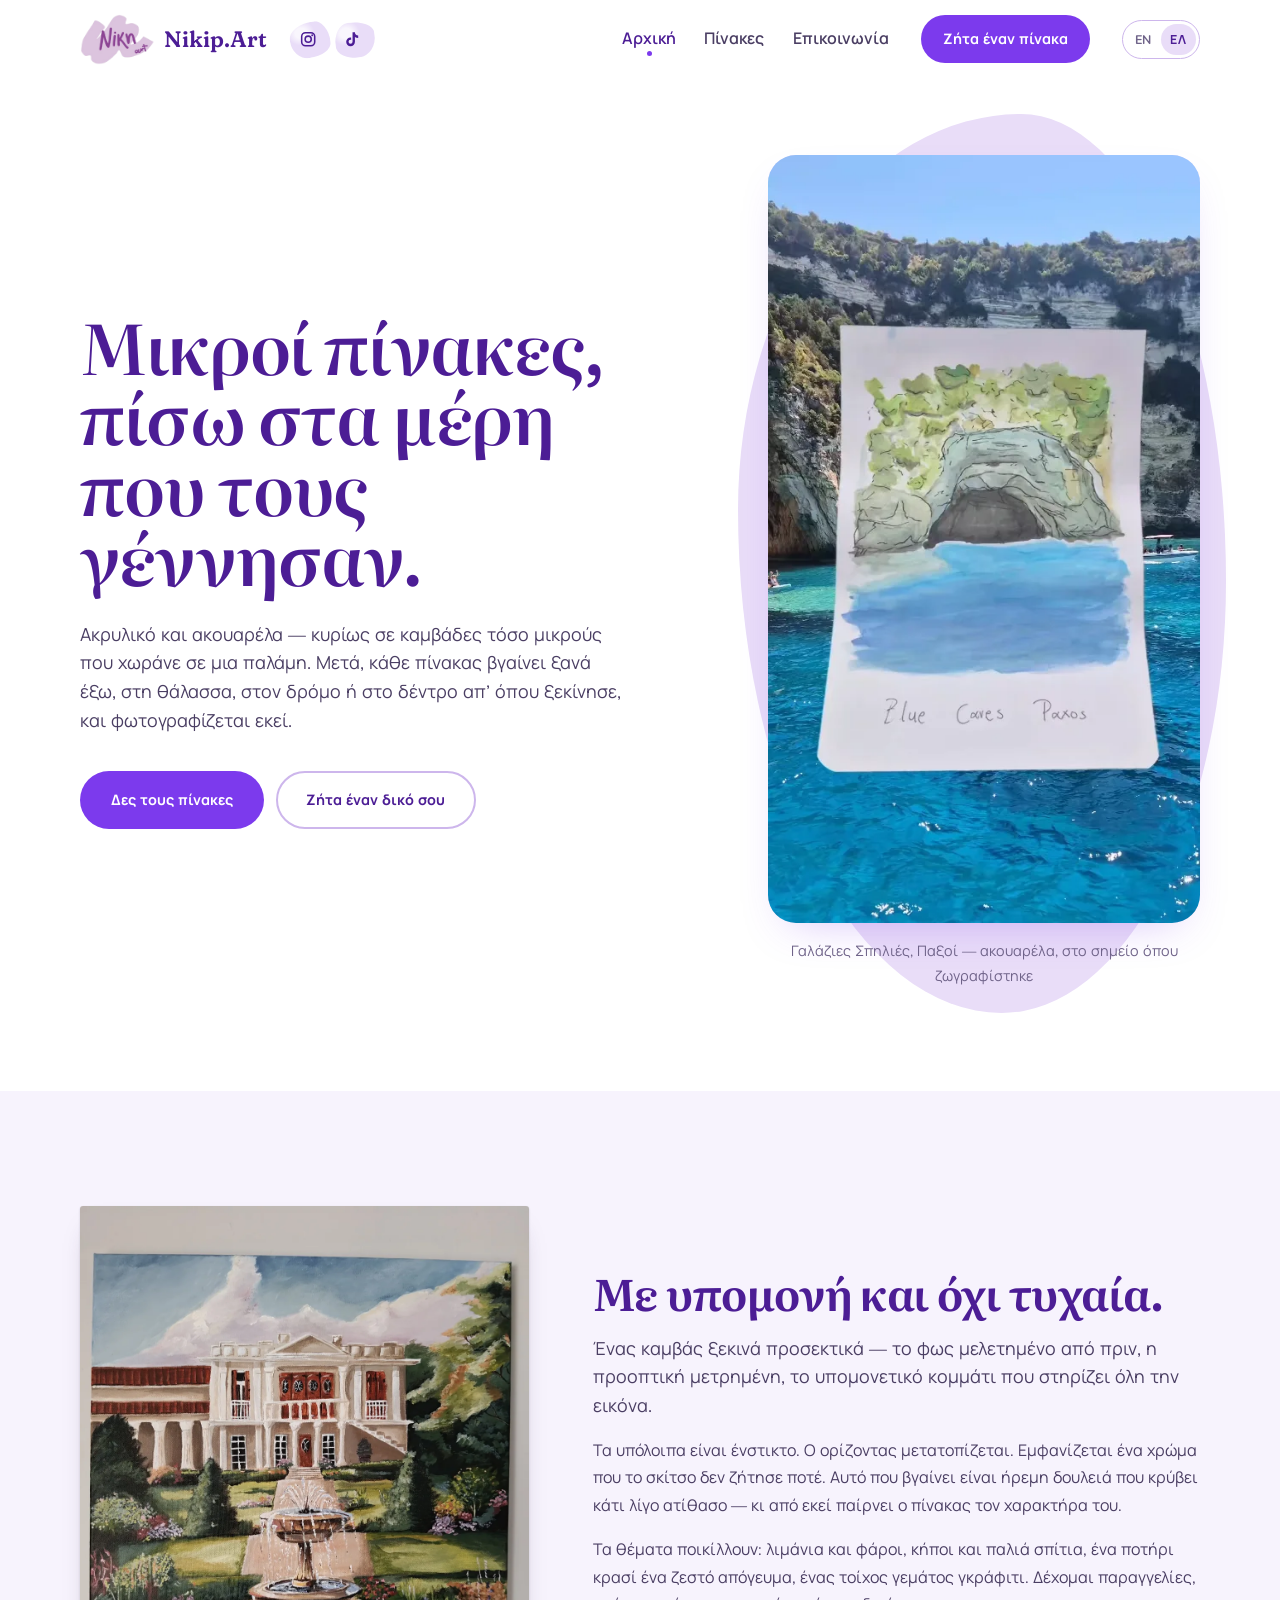
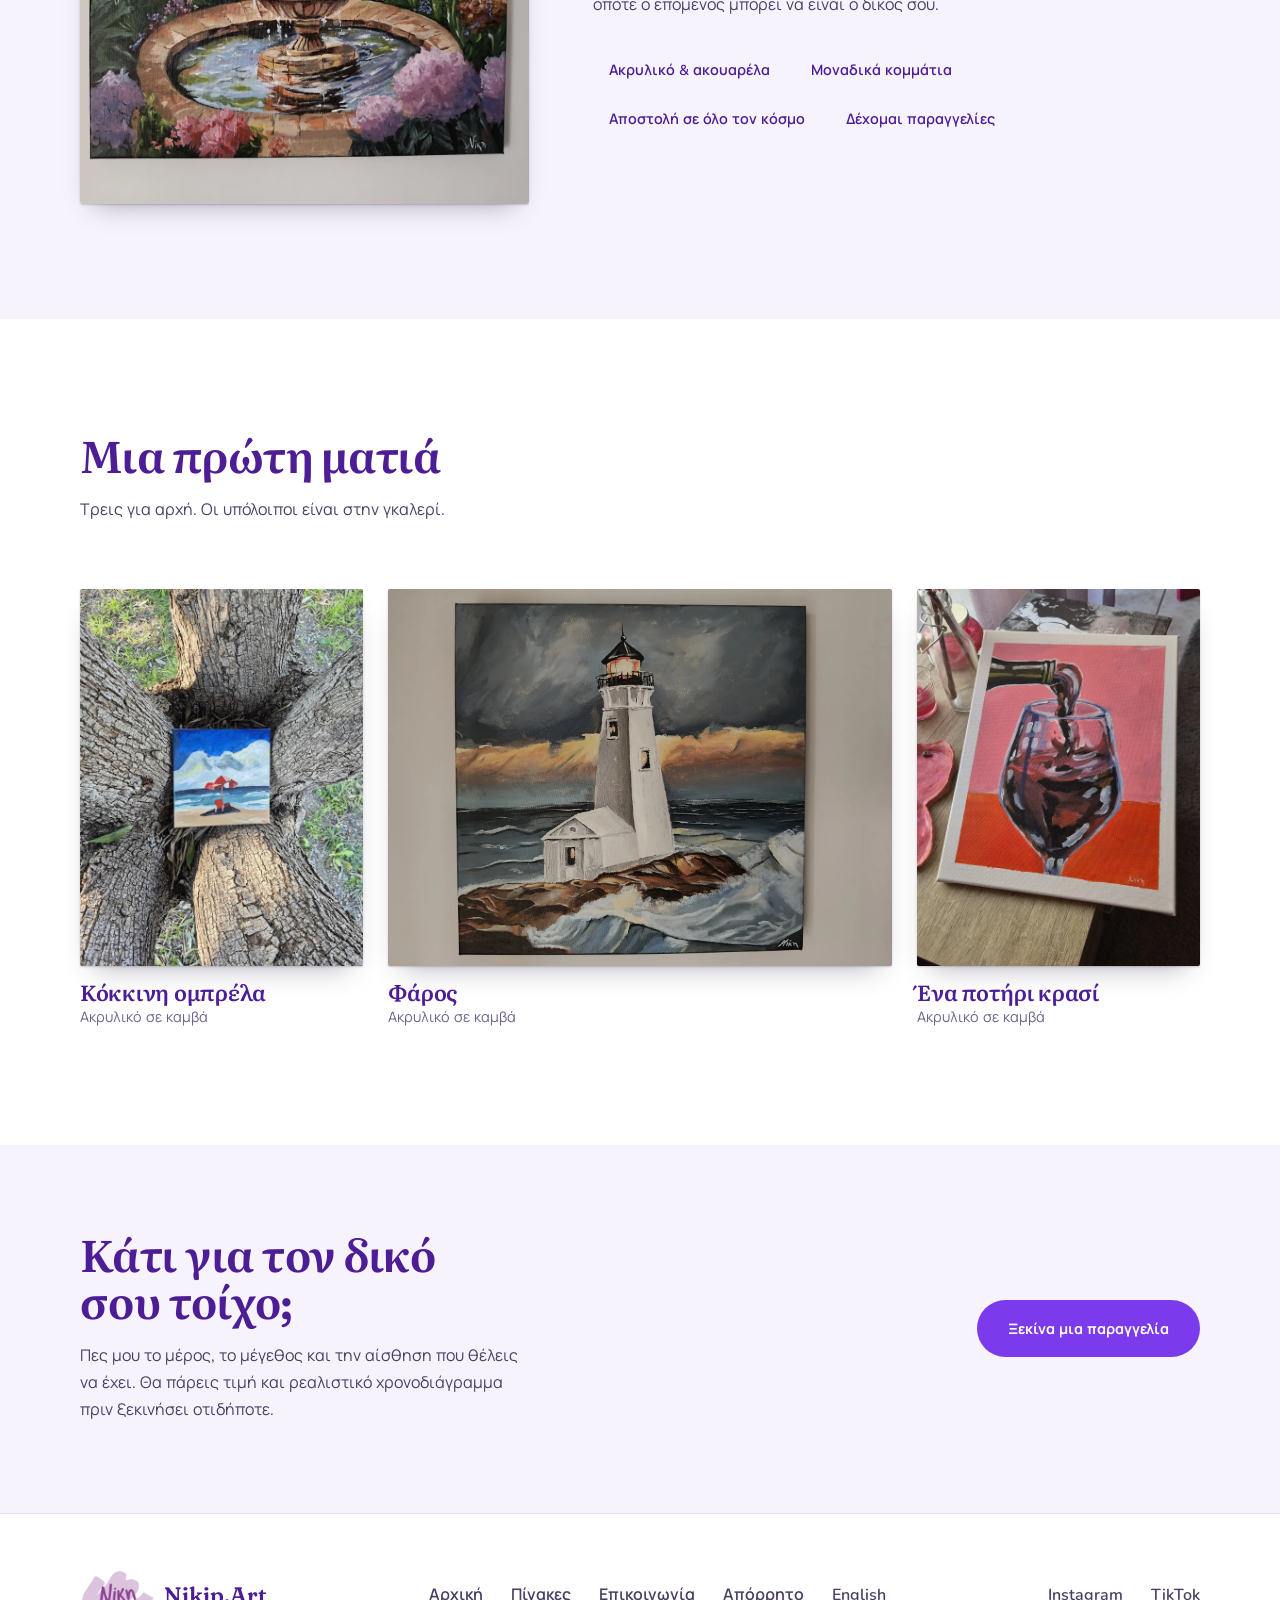
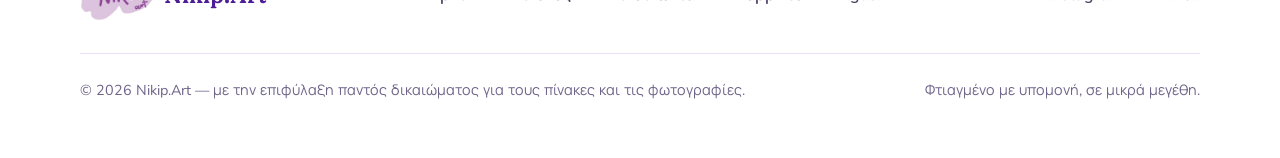
==== commit 0491926d: "Describe the work as acrylic and watercolour, without oil No painting in the gallery is oil any more" ====
--- a/el/index.html
+++ b/el/index.html
@@ -97,7 +97,7 @@
           <h1 class="h-hero hero__title">Μικροί πίνακες, πίσω στα μέρη που τους γέννησαν.</h1>
 
           <p class="lede hero__lede">
-            Λάδι, ακρυλικό και ακουαρέλα — κυρίως σε καμβάδες τόσο μικρούς που
+            Ακρυλικό και ακουαρέλα — κυρίως σε καμβάδες τόσο μικρούς που
             χωράνε σε μια παλάμη. Μετά, κάθε πίνακας βγαίνει ξανά έξω, στη θάλασσα,
             στον δρόμο ή στο δέντρο απ’ όπου ξεκίνησε, και φωτογραφίζεται εκεί.
           </p>
@@ -164,7 +164,7 @@
           </p>
 
           <ul class="facts">
-            <li class="fact">Λάδι, ακρυλικό &amp; ακουαρέλα</li>
+            <li class="fact">Ακρυλικό &amp; ακουαρέλα</li>
             <li class="fact">Μοναδικά κομμάτια</li>
             <li class="fact">Αποστολή σε όλο τον κόσμο</li>
             <li class="fact">Δέχομαι παραγγελίες</li>
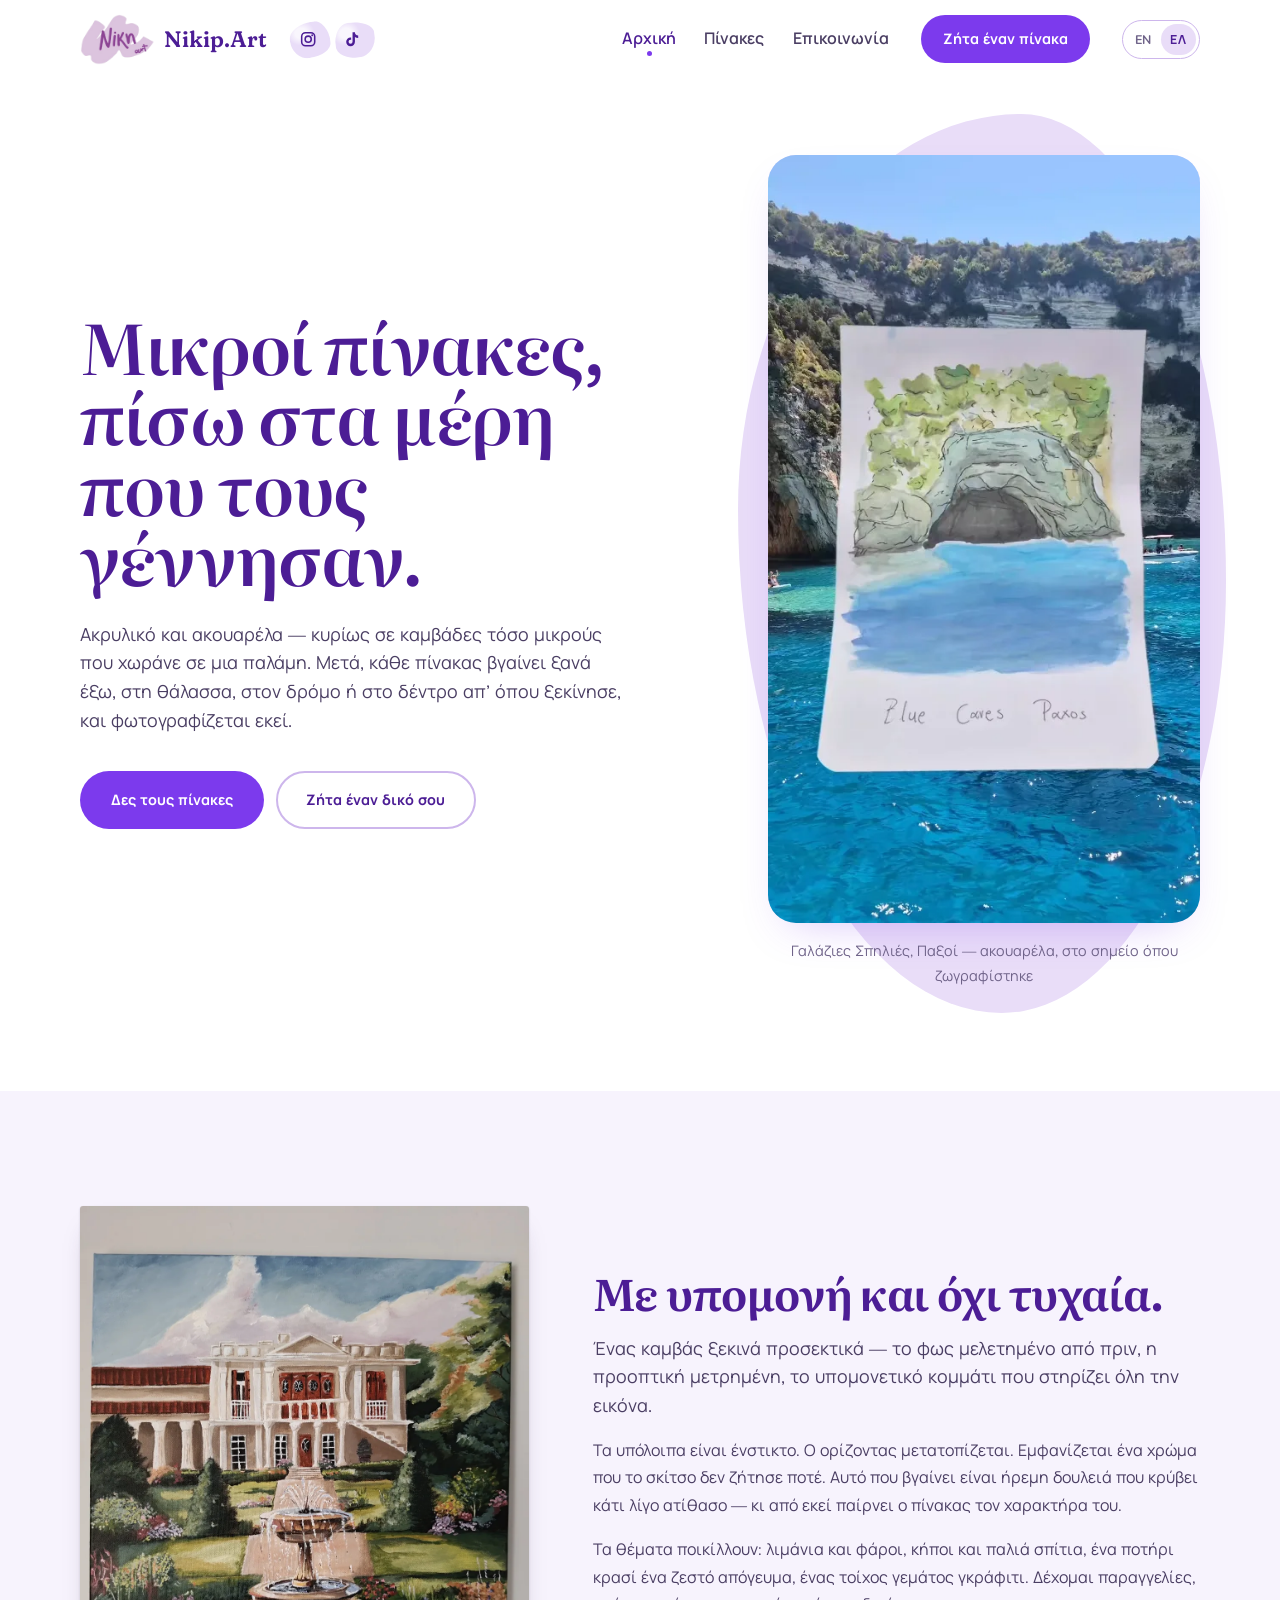
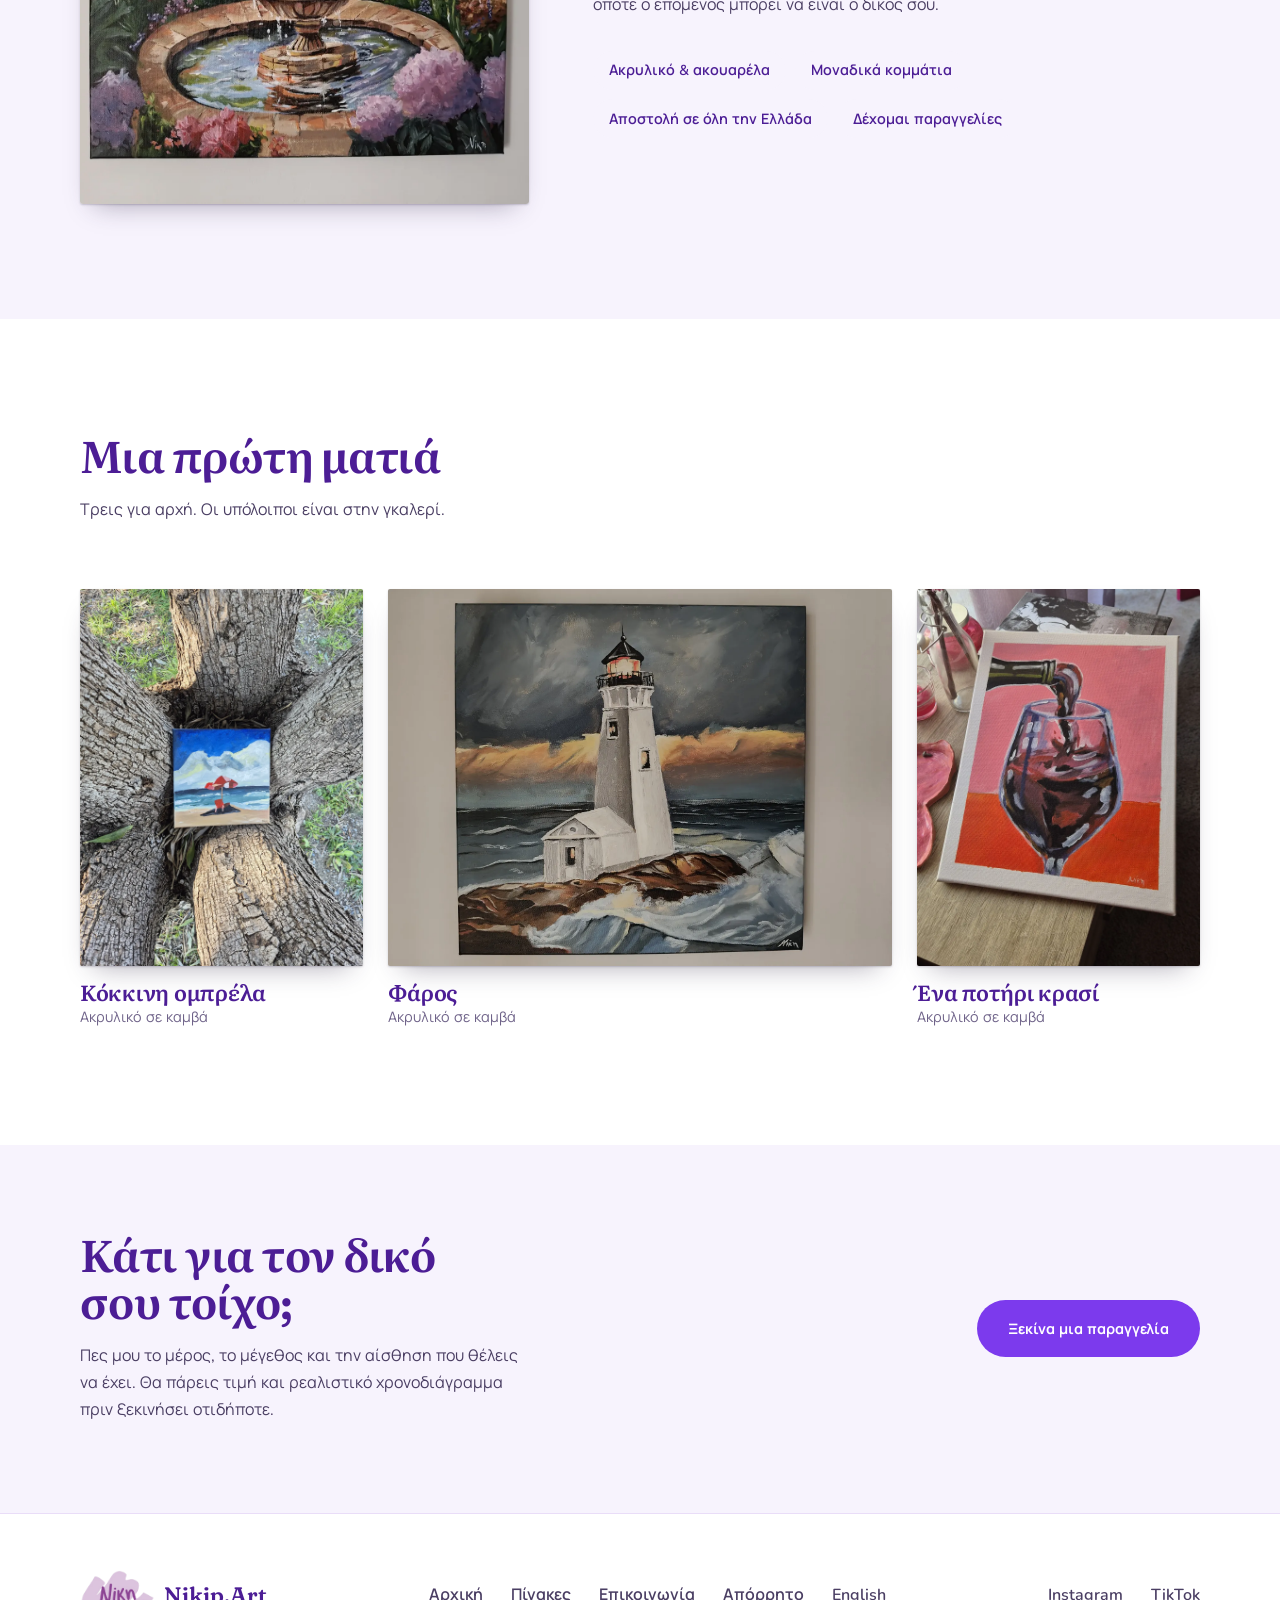
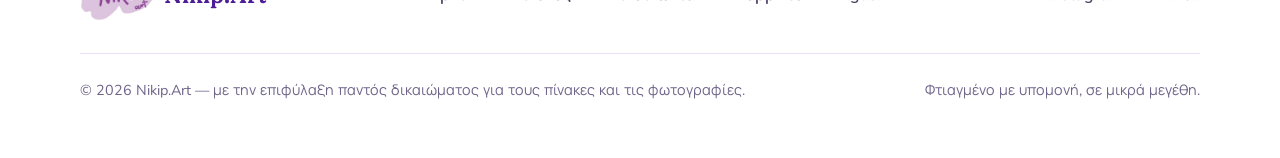
==== commit a1b98f7e: "Replace "ships worldwide" with delivery across Greece The worldwide shipping promise didn't fit a fi" ====
--- a/el/index.html
+++ b/el/index.html
@@ -166,7 +166,7 @@
           <ul class="facts">
             <li class="fact">Ακρυλικό &amp; ακουαρέλα</li>
             <li class="fact">Μοναδικά κομμάτια</li>
-            <li class="fact">Αποστολή σε όλο τον κόσμο</li>
+            <li class="fact">Αποστολή σε όλη την Ελλάδα</li>
             <li class="fact">Δέχομαι παραγγελίες</li>
           </ul>
         </div>
--- a/style.css
+++ b/style.css
@@ -843,6 +843,7 @@
   color: var(--violet-ink);
   margin-bottom: 0.45rem;
 }
+.form__optional { font-weight: 400; color: var(--text-soft); }
 .form__input {
   width: 100%;
   padding: 0.85rem 1.1rem;
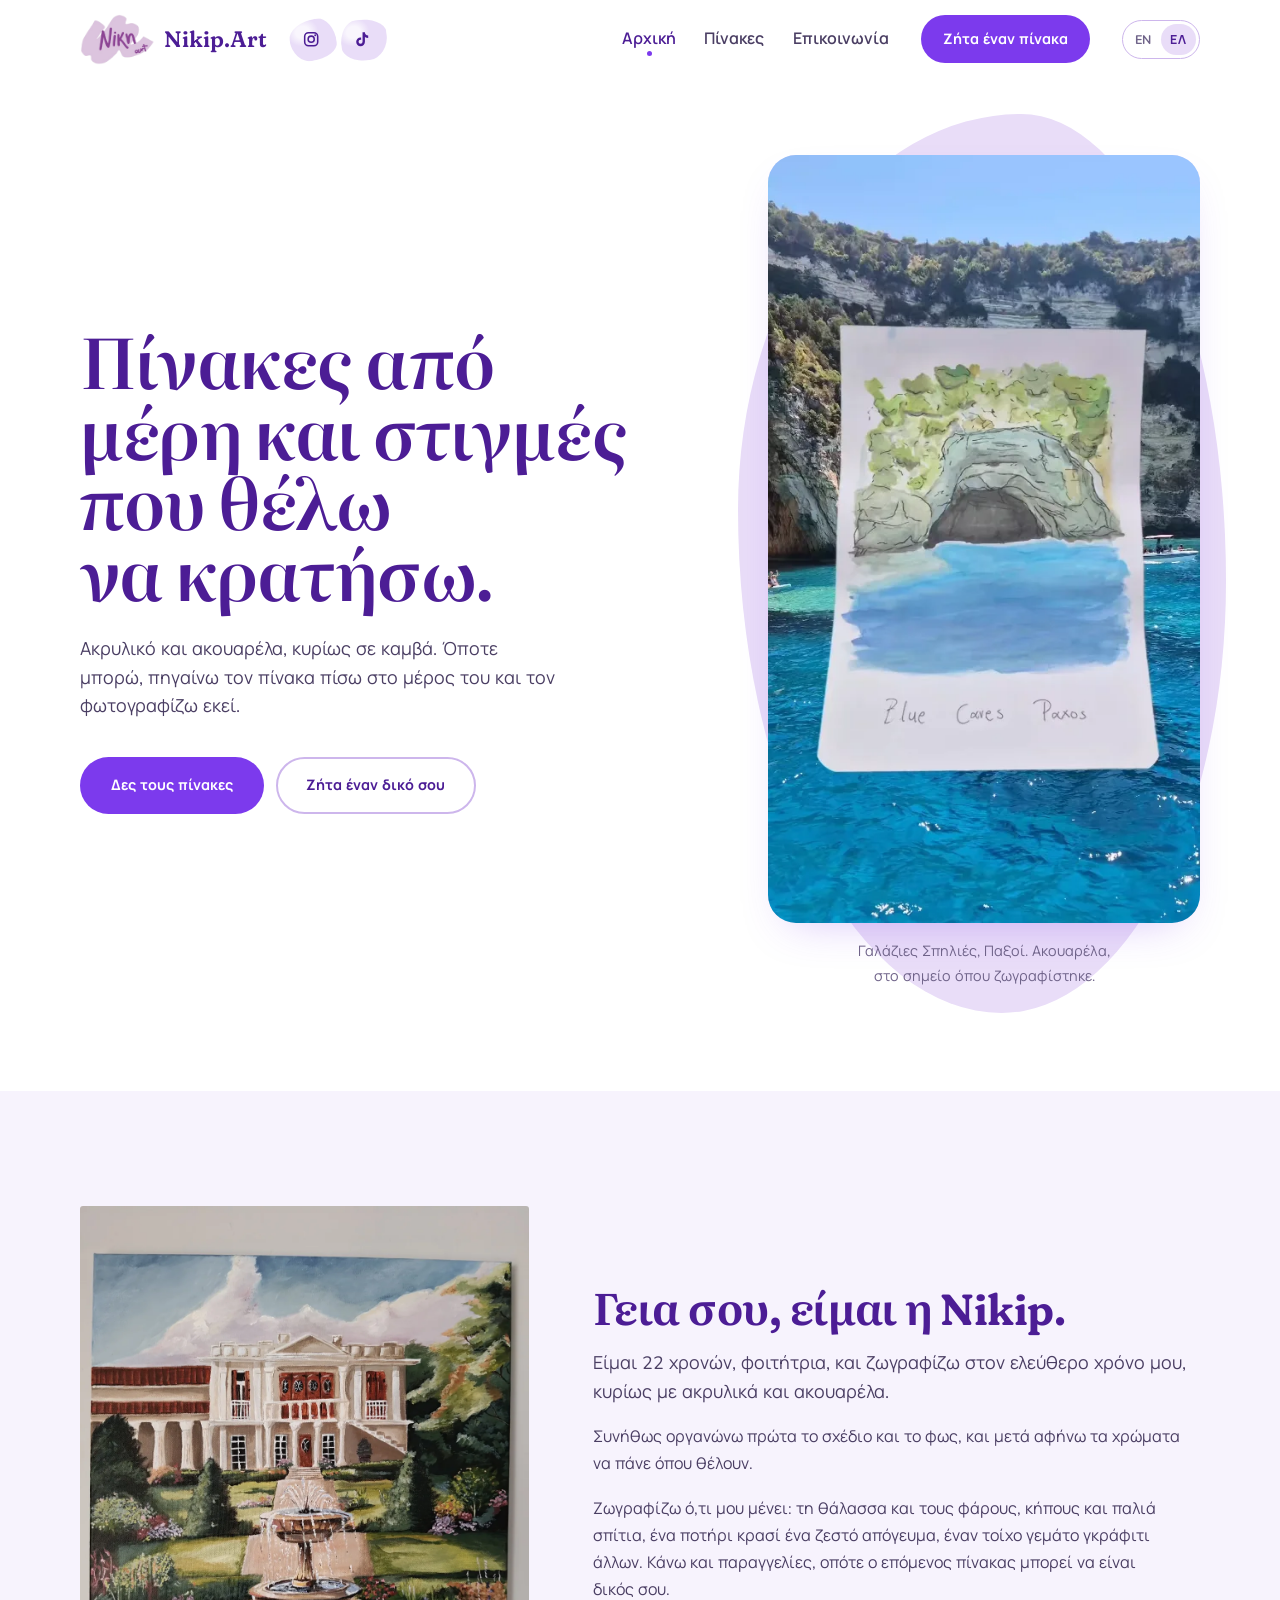
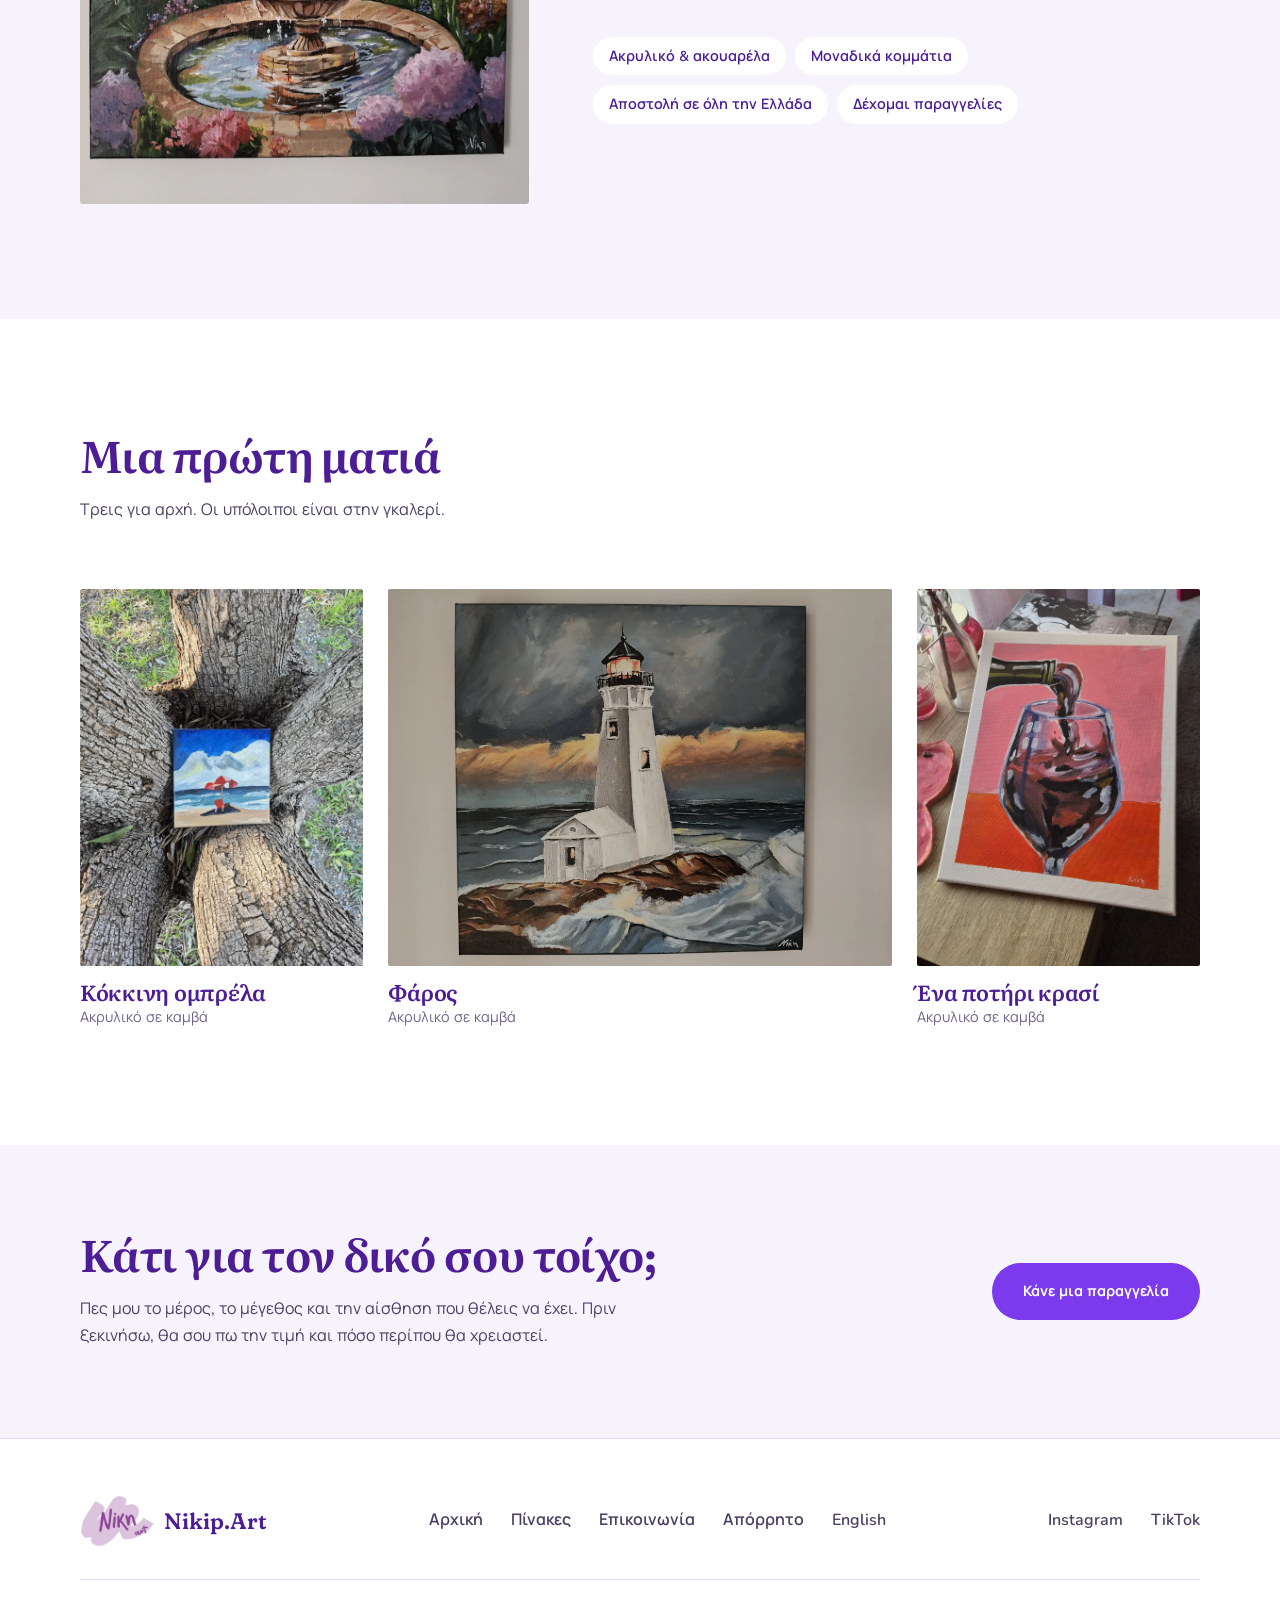
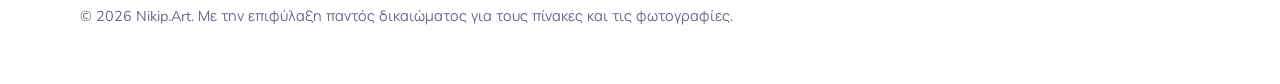
==== commit 18126f26: "Apply the designer's fix list (sections 1–3) Content - Drop the "palm-sized" and "small sizes" claim" ====
--- a/el/index.html
+++ b/el/index.html
@@ -3,14 +3,14 @@
 <head>
   <meta charset="UTF-8" />
   <meta name="viewport" content="width=device-width, initial-scale=1.0" />
-  <title>Nikip.Art — μικροί πίνακες, πίσω στα μέρη που τους γέννησαν</title>
-  <meta name="description" content="Πρωτότυποι μικροί πίνακες από το Nikip.Art, φωτογραφημένοι στο μέρος που τους ενέπνευσε. Δέχομαι παραγγελίες." />
+  <title>Nikip.Art — πίνακες από μέρη και στιγμές που θέλω να κρατήσω</title>
+  <meta name="description" content="Πρωτότυποι πίνακες με ακρυλικό και ακουαρέλα από τη Nikip, νέα ζωγράφο από την Ελλάδα. Δέχεται παραγγελίες." />
   <meta name="theme-color" content="#FFFFFF" />
 
   <meta property="og:type" content="website" />
   <meta property="og:locale" content="el_GR" />
   <meta property="og:title" content="Nikip.Art" />
-  <meta property="og:description" content="Πρωτότυποι μικροί πίνακες, φωτογραφημένοι στο μέρος που τους ενέπνευσε." />
+  <meta property="og:description" content="Πρωτότυποι πίνακες με ακρυλικό και ακουαρέλα. Δέχεται παραγγελίες." />
   <meta property="og:image" content="../assets/PaintVideos/hero-poster.webp" />
 
   <link rel="alternate" hreflang="en" href="../index.html" />
@@ -94,12 +94,11 @@
       <div class="container hero__grid">
 
         <div class="hero__copy">
-          <h1 class="h-hero hero__title">Μικροί πίνακες, πίσω στα μέρη που τους γέννησαν.</h1>
+          <h1 class="h-hero hero__title">Πίνακες από μέρη και στιγμές που θέλω να κρατήσω.</h1>
 
           <p class="lede hero__lede">
-            Ακρυλικό και ακουαρέλα — κυρίως σε καμβάδες τόσο μικρούς που
-            χωράνε σε μια παλάμη. Μετά, κάθε πίνακας βγαίνει ξανά έξω, στη θάλασσα,
-            στον δρόμο ή στο δέντρο απ’ όπου ξεκίνησε, και φωτογραφίζεται εκεί.
+            Ακρυλικό και ακουαρέλα, κυρίως σε καμβά. Όποτε μπορώ, πηγαίνω τον πίνακα
+            πίσω στο μέρος του και τον φωτογραφίζω εκεί.
           </p>
 
           <div class="hero__actions">
@@ -127,7 +126,7 @@
               </svg>
             </button>
           </div>
-          <p class="hero__caption">Γαλάζιες Σπηλιές, Παξοί — ακουαρέλα, στο σημείο όπου ζωγραφίστηκε</p>
+          <p class="hero__caption">Γαλάζιες Σπηλιές, Παξοί. Ακουαρέλα, στο σημείο όπου ζωγραφίστηκε.</p>
         </div>
 
       </div>
@@ -139,28 +138,27 @@
 
         <figure class="about__figure">
           <img src="../assets/Paintings/Palace.webp"
-               alt="Κήποι του παλατιού — ένα σπίτι πίσω από ένα πέτρινο σιντριβάνι και ανθισμένα παρτέρια"
+               alt="Ένα σπίτι πίσω από ένα πέτρινο σιντριβάνι και ανθισμένα παρτέρια"
                width="1083" height="1444" loading="lazy" decoding="async" />
         </figure>
 
         <div class="prose">
-          <h2 class="h-section">Με υπομονή και όχι τυχαία.</h2>
+          <h2 class="h-section">Γεια σου, είμαι η Nikip.</h2>
 
           <p class="lede">
-            Ένας καμβάς ξεκινά προσεκτικά — το φως μελετημένο από πριν, η προοπτική
-            μετρημένη, το υπομονετικό κομμάτι που στηρίζει όλη την εικόνα.
+            Είμαι 22 χρονών, φοιτήτρια, και ζωγραφίζω στον ελεύθερο χρόνο μου,
+            κυρίως με ακρυλικά και ακουαρέλα.
           </p>
 
           <p>
-            Τα υπόλοιπα είναι ένστικτο. Ο ορίζοντας μετατοπίζεται. Εμφανίζεται ένα
-            χρώμα που το σκίτσο δεν ζήτησε ποτέ. Αυτό που βγαίνει είναι ήρεμη δουλειά
-            που κρύβει κάτι λίγο ατίθασο — κι από εκεί παίρνει ο πίνακας τον χαρακτήρα του.
+            Συνήθως οργανώνω πρώτα το σχέδιο και το φως, και μετά αφήνω τα χρώματα
+            να πάνε όπου θέλουν.
           </p>
 
           <p>
-            Τα θέματα ποικίλλουν: λιμάνια και φάροι, κήποι και παλιά σπίτια, ένα
-            ποτήρι κρασί ένα ζεστό απόγευμα, ένας τοίχος γεμάτος γκράφιτι.
-            Δέχομαι παραγγελίες, οπότε ο επόμενος μπορεί να είναι ο δικός σου.
+            Ζωγραφίζω ό,τι μου μένει: τη θάλασσα και τους φάρους, κήπους και παλιά
+            σπίτια, ένα ποτήρι κρασί ένα ζεστό απόγευμα, έναν τοίχο γεμάτο γκράφιτι άλλων.
+            Κάνω και παραγγελίες, οπότε ο επόμενος πίνακας μπορεί να είναι δικός σου.
           </p>
 
           <ul class="facts">
@@ -187,7 +185,7 @@
           <a class="piece" href="paintings.html">
             <div class="piece__frame">
               <img src="../assets/Paintings/20260301_155005.webp"
-                   alt="Κόκκινη ομπρέλα — μια μικρή παραλία με κόκκινη ομπρέλα, φωτογραφημένη στη διχάλα μιας ελιάς"
+                   alt="Μια μικρή παραλία με κόκκινη ομπρέλα, φωτογραφημένη στη διχάλα μιας ελιάς"
                    width="1200" height="1600" loading="lazy" decoding="async" />
             </div>
             <div class="piece__meta">
@@ -199,7 +197,7 @@
           <a class="piece" href="paintings.html">
             <div class="piece__frame">
               <img src="../assets/Paintings/lightHousejpg.webp"
-                   alt="Φάρος — ένας λευκός φάρος μπροστά σε σκοτεινό ουρανό και κύματα που σπάνε"
+                   alt="Ένας λευκός φάρος μπροστά σε σκοτεινό ουρανό και κύματα που σπάνε"
                    width="1586" height="1189" loading="lazy" decoding="async" />
             </div>
             <div class="piece__meta">
@@ -211,7 +209,7 @@
           <a class="piece" href="paintings.html">
             <div class="piece__frame">
               <img src="../assets/Paintings/20251122_114202.webp"
-                   alt="Ένα ποτήρι κρασί — κρασί που χύνεται σε ποτήρι πάνω σε ροζ και πορτοκαλί φόντο, πάνω σε τραπέζι δίπλα στο παράθυρο"
+                   alt="Κρασί που χύνεται σε ποτήρι, σε ροζ και πορτοκαλί φόντο"
                    width="1200" height="1600" loading="lazy" decoding="async" />
             </div>
             <div class="piece__meta">
@@ -231,10 +229,10 @@
           <h2 class="h-section">Κάτι για τον δικό σου τοίχο;</h2>
           <p>
             Πες μου το μέρος, το μέγεθος και την αίσθηση που θέλεις να έχει.
-            Θα πάρεις τιμή και ρεαλιστικό χρονοδιάγραμμα πριν ξεκινήσει οτιδήποτε.
-          </p>
-        </div>
-        <a class="btn btn--onlilac" href="contact.html">Ξεκίνα μια παραγγελία</a>
+            Πριν ξεκινήσω, θα σου πω την τιμή και πόσο περίπου θα χρειαστεί.
+          </p>
+        </div>
+        <a class="btn btn--onlilac" href="contact.html">Κάνε μια παραγγελία</a>
       </div>
     </section>
 
@@ -264,8 +262,7 @@
       </div>
 
       <div class="site-footer__bottom">
-        <p>&copy; <span id="year">2026</span> Nikip.Art — με την επιφύλαξη παντός δικαιώματος για τους πίνακες και τις φωτογραφίες.</p>
-        <p>Φτιαγμένο με υπομονή, σε μικρά μεγέθη.</p>
+        <p>&copy; <span id="year">2026</span> Nikip.Art. Με την επιφύλαξη παντός δικαιώματος για τους πίνακες και τις φωτογραφίες.</p>
       </div>
     </div>
   </footer>
--- a/style.css
+++ b/style.css
@@ -35,10 +35,13 @@
   --text-soft:    #6F6389;   /* secondary copy */
 
   /* Type */
-  --display: "Fraunces", Georgia, "Times New Roman", serif;
-  --body:    "Nunito", -apple-system, BlinkMacSystemFont, "Segoe UI", Roboto, Helvetica, Arial, sans-serif;
-
-  --fs-hero:  clamp(2.6rem, 5.4vw, 4.6rem);
+  /* Fraunces and Nunito have no Greek letters, so Greek text (on any page)
+     falls through to Literata and Manrope. fonts.css uses unicode-range, so
+     the Greek files only load when a page actually has Greek characters. */
+  --display: "Fraunces", "Literata", Georgia, "Times New Roman", serif;
+  --body:    "Nunito", "Manrope", -apple-system, BlinkMacSystemFont, "Segoe UI", Roboto, Helvetica, Arial, sans-serif;
+
+  --fs-hero:  clamp(2.2rem, 5.4vw, 4.6rem);
   --fs-h2:    clamp(1.9rem, 3.4vw, 3rem);
   --fs-h3:    clamp(1.15rem, 1.7vw, 1.45rem);
   --fs-lede:  clamp(1.05rem, 1.4vw, 1.2rem);
@@ -66,12 +69,6 @@
   --ease: cubic-bezier(0.32, 0.72, 0.28, 1);
 }
 
-/* Greek pages (el/): Fraunces and Nunito have no Greek letters, so Greek text
-   falls through to Literata and Manrope. Latin words keep the usual fonts. */
-html[lang="el"] {
-  --display: "Fraunces", "Literata", Georgia, serif;
-  --body:    "Nunito", "Manrope", -apple-system, BlinkMacSystemFont, "Segoe UI", Roboto, Helvetica, Arial, sans-serif;
-}
 /* Literata's Greek reads lighter than Fraunces at the same weight */
 html[lang="el"] .h-hero { font-weight: 600; }
 html[lang="el"] .h-section { font-weight: 650; }
@@ -169,8 +166,11 @@
   line-height: 1.08;
   letter-spacing: -0.012em;
   color: var(--violet-ink);
+  text-wrap: balance;
   /* Sentence case throughout — no all-caps anywhere on this site */
 }
+.hero__caption { text-wrap: balance; }
+.lede, .prose p { text-wrap: pretty; }
 
 .h-hero { font-size: var(--fs-hero); font-weight: 500; line-height: 1.02; }
 .h-section { font-size: var(--fs-h2); margin-bottom: 1rem; }
@@ -368,8 +368,8 @@
   position: relative;
   display: grid;
   place-items: center;
-  width: 2.35rem;
-  height: 2.35rem;
+  width: 2.75rem;   /* 44px tap target */
+  height: 2.75rem;
   color: var(--violet-ink);
   isolation: isolate;
   -webkit-tap-highlight-color: transparent;
@@ -618,7 +618,6 @@
 .about__figure img {
   width: 100%;
   border-radius: var(--r-art);
-  box-shadow: var(--shadow-art);
 }
 
 .facts {
@@ -635,6 +634,8 @@
   font-size: var(--fs-small);
   font-weight: 600;
 }
+/* On the mist section the chips would vanish into the background */
+.section--mist .fact { background: var(--paper); }
 
 
 /* ==========================================================================
@@ -642,7 +643,7 @@
    Nine distinct paintings. Images keep their true proportions — nothing is
    cropped — and the rhythm comes from column spans and generous white space.
    ========================================================================== */
-.gallery__intro { max-width: 46ch; margin-bottom: clamp(2.5rem, 5vw, 4rem); }
+.gallery__intro { max-width: 60ch; margin-bottom: clamp(2.5rem, 5vw, 4rem); }
 
 .gallery__grid {
   display: grid;
@@ -663,11 +664,12 @@
   background: var(--mat);
   transition: transform 0.5s var(--ease);
 }
+/* --shadow-art goes back on once the photos are cropped to the canvas edge;
+   on photos that still show the room it reads as a shadow on the wall. */
 .piece__frame img {
   width: 100%;
   border-radius: 2px;
   background: var(--mat);
-  box-shadow: var(--shadow-art);
 }
 
 .piece:hover .piece__frame,
@@ -738,6 +740,21 @@
   color: var(--lilac);
   font-size: 0.8rem;
 }
+/* "Tap" on touch screens, "Click" where there is a mouse */
+.lightbox__hint--mouse { display: none; }
+@media (hover: hover) and (pointer: fine) {
+  .lightbox__hint--touch { display: none; }
+  .lightbox__hint--mouse { display: block; }
+}
+.lightbox__count {
+  display: block;
+  margin-bottom: 0.25rem;
+  color: var(--lilac);
+  font-size: 0.8rem;
+  font-variant-numeric: tabular-nums;
+  letter-spacing: 0.04em;
+}
+.lightbox__close svg { width: 22px; height: 22px; }
 .lightbox__caption { text-align: center; color: var(--paper); }
 .lightbox__title {
   display: block;
@@ -787,6 +804,18 @@
 /* ==========================================================================
    10. CONTACT & FORM
    ========================================================================== */
+/* Phones: the steps come before the form, so offer a shortcut to it */
+.contact__jump {
+  display: inline-block;
+  margin-top: 1rem;
+  font-weight: 700;
+  color: var(--violet-ink);
+  text-decoration: underline;
+  text-decoration-color: var(--lilac-deep);
+  text-underline-offset: 3px;
+}
+@media (min-width: 900px) { .contact__jump { display: none; } }
+
 .contact__grid {
   display: grid;
   grid-template-columns: 1fr;
@@ -843,7 +872,7 @@
   color: var(--violet-ink);
   margin-bottom: 0.45rem;
 }
-.form__optional { font-weight: 400; color: var(--text-soft); }
+.form__optional { font-weight: 400; color: var(--text-soft); white-space: nowrap; }
 .form__input {
   width: 100%;
   padding: 0.85rem 1.1rem;
@@ -886,7 +915,8 @@
   align-items: center;
   padding-block: clamp(3rem, 7vw, 5.5rem);
 }
-.invite__text { max-width: 44ch; }
+.invite__text { max-width: 60ch; }
+.invite__inner .btn { justify-self: start; }
 
 
 /* ==========================================================================
@@ -902,6 +932,9 @@
 }
 .footer-nav, .socials { display: flex; flex-wrap: wrap; gap: clamp(1rem, 2.2vw, 1.75rem); }
 .footer-nav a, .socials a {
+  display: inline-flex;
+  align-items: center;
+  min-height: 44px;   /* comfortable tap target */
   font-weight: 600;
   color: var(--text);
   transition: color 0.3s var(--ease);
@@ -925,17 +958,12 @@
    13. RESPONSIVE
    ========================================================================== */
 @media (min-width: 720px) {
-  /* Gallery spans. Rows are composed to fill 12 columns; the closing piece is
-     placed off-centre on purpose so the page ends on white space. */
-  .piece.is-7 { grid-column: span 7; }
-  .piece.is-5 { grid-column: span 5; }
-  .piece.is-6 { grid-column: span 6; }
+  /* Gallery spans follow the paintings: portrait (3:4) pieces share one
+     size at 4 columns, landscape pieces get 8, and the closing landscape
+     sits centred. */
+  .piece.is-4 { grid-column: span 4; }
   .piece.is-8 { grid-column: span 8; }
-  .piece.is-4 { grid-column: span 4; }
-  .piece.is-last { grid-column: 4 / 12; }
-
-  /* Nudges that keep the grid from reading as tidy rows */
-  .piece.is-low { margin-top: clamp(2rem, 5vw, 4.5rem); }
+  .piece.is-last { grid-column: 3 / 11; }
 
   /* Home-page trio: column widths follow each image's aspect ratio
      (3:4, 4:3, 3:4) so all three frames share one height with no dead space. */
@@ -958,17 +986,24 @@
   .about__figure { order: -1; }
 
   .contact__grid { grid-template-columns: 0.9fr 1.1fr; }
-  .invite__inner { grid-template-columns: 1.1fr auto; gap: 3rem; }
+  .invite__inner { grid-template-columns: 1fr auto; gap: 3rem; }
 }
 
 /* ---------- Mobile hero: the painting comes first ----------
    Most visitors arrive from Instagram on a phone, so they see paint before
    text. 4:5 crop of the 9:16 clip, capped at 55% of the screen height. */
 @media (max-width: 899px) {
-  .hero { padding-top: 1.5rem; }
-  .hero__grid { gap: 2.25rem; }
-  .hero__media { order: -1; max-width: min(100%, 44svh); }
+  .hero { padding-top: 1.25rem; }
+  .hero__grid { gap: 1.5rem; }
+  .hero__media { order: -1; max-width: min(100%, 31svh); }
+  .hero__caption { margin-top: 0.6rem; }
+  .hero__title { margin-bottom: 1rem; }
+  .hero__lede { margin-bottom: 1.5rem; }
   .hero__frame { aspect-ratio: 4 / 5; }
+}
+/* Short phones (iPhone SE and similar): a smaller video keeps the button in view */
+@media (max-width: 899px) and (max-height: 760px) {
+  .hero__media { max-width: min(100%, 25svh); }
 }
 
 /* ---------- Mobile navigation ----------
@@ -1019,9 +1054,9 @@
   .lightbox__nav { width: 42px; height: 42px; top: auto; bottom: 1rem; margin-top: 0; }
 }
 
-/* Very narrow phones: the wordmark gives way so the menu button fits */
+/* Very narrow phones: the social icons give way so the name and menu button fit */
 @media (max-width: 380px) {
-  .site-header__start .brand__text { display: none; }
+  .site-header__start .daubs { display: none; }
 }
 
 
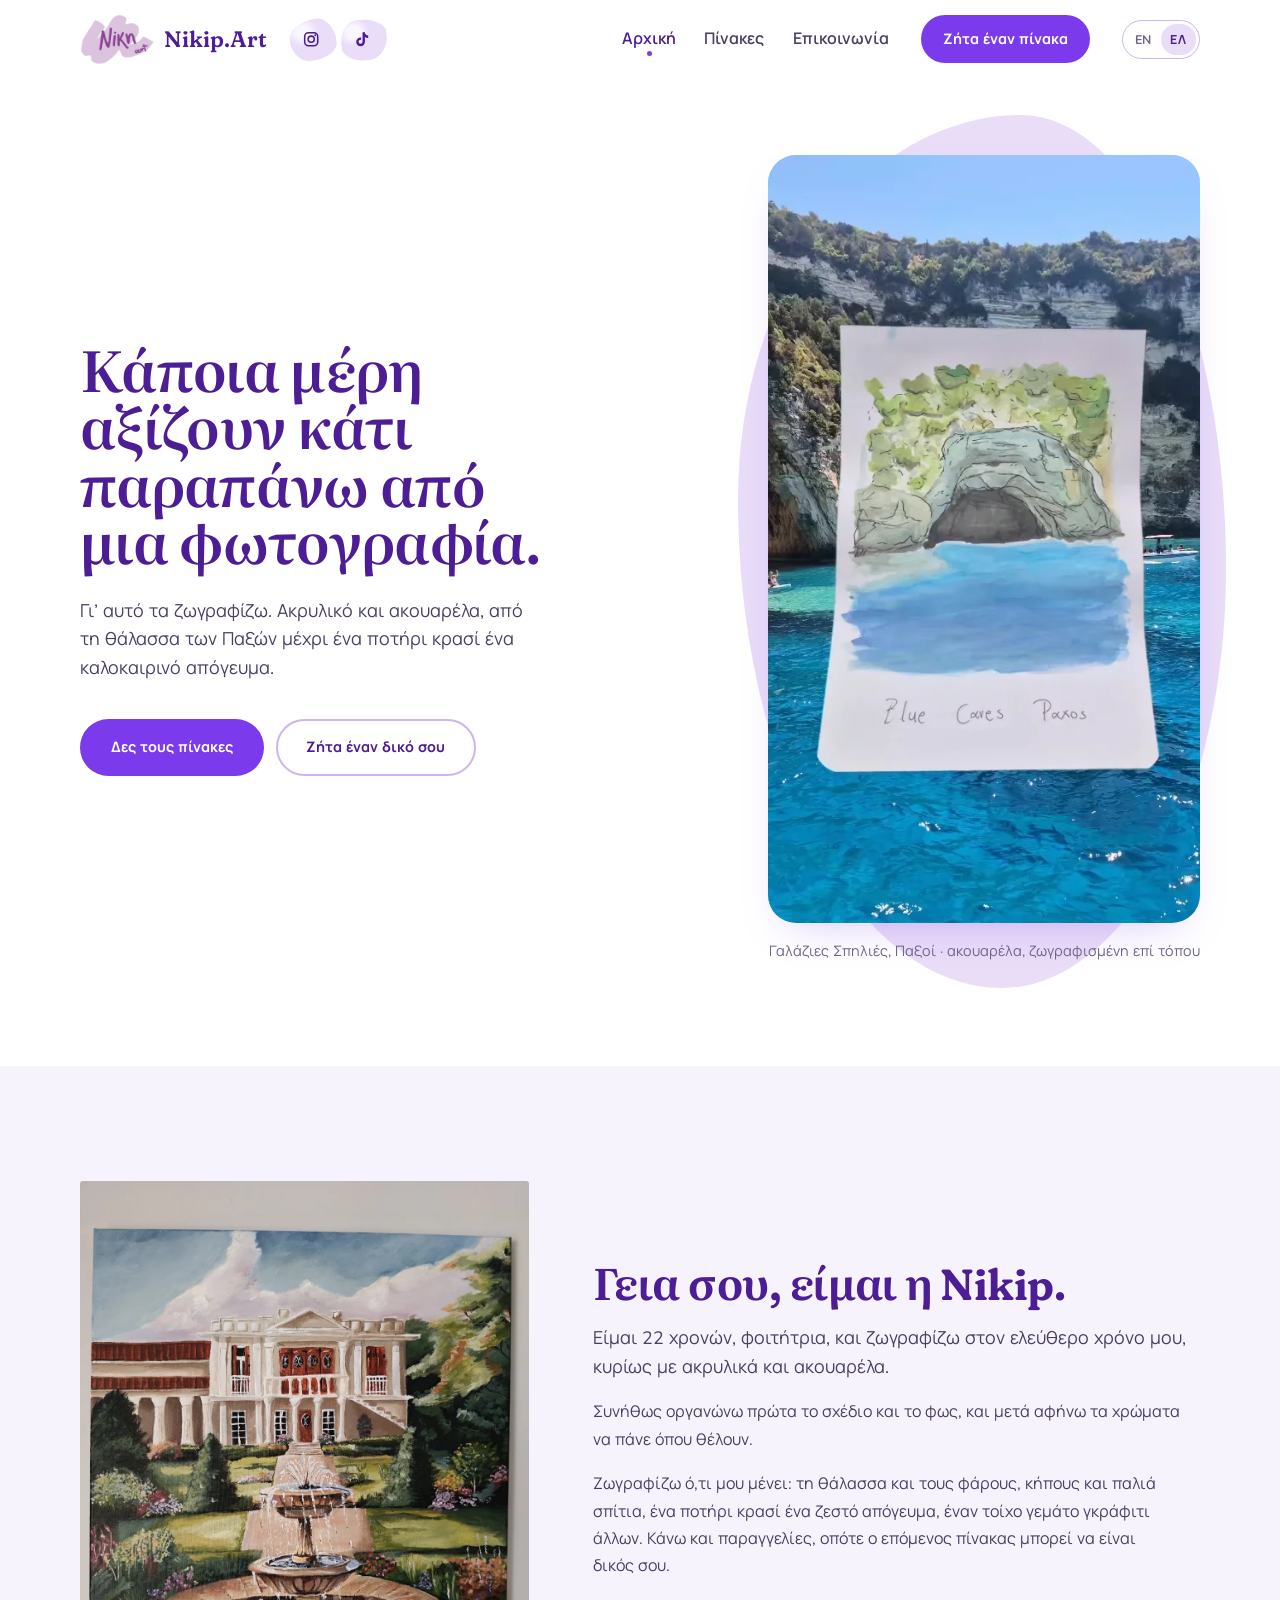
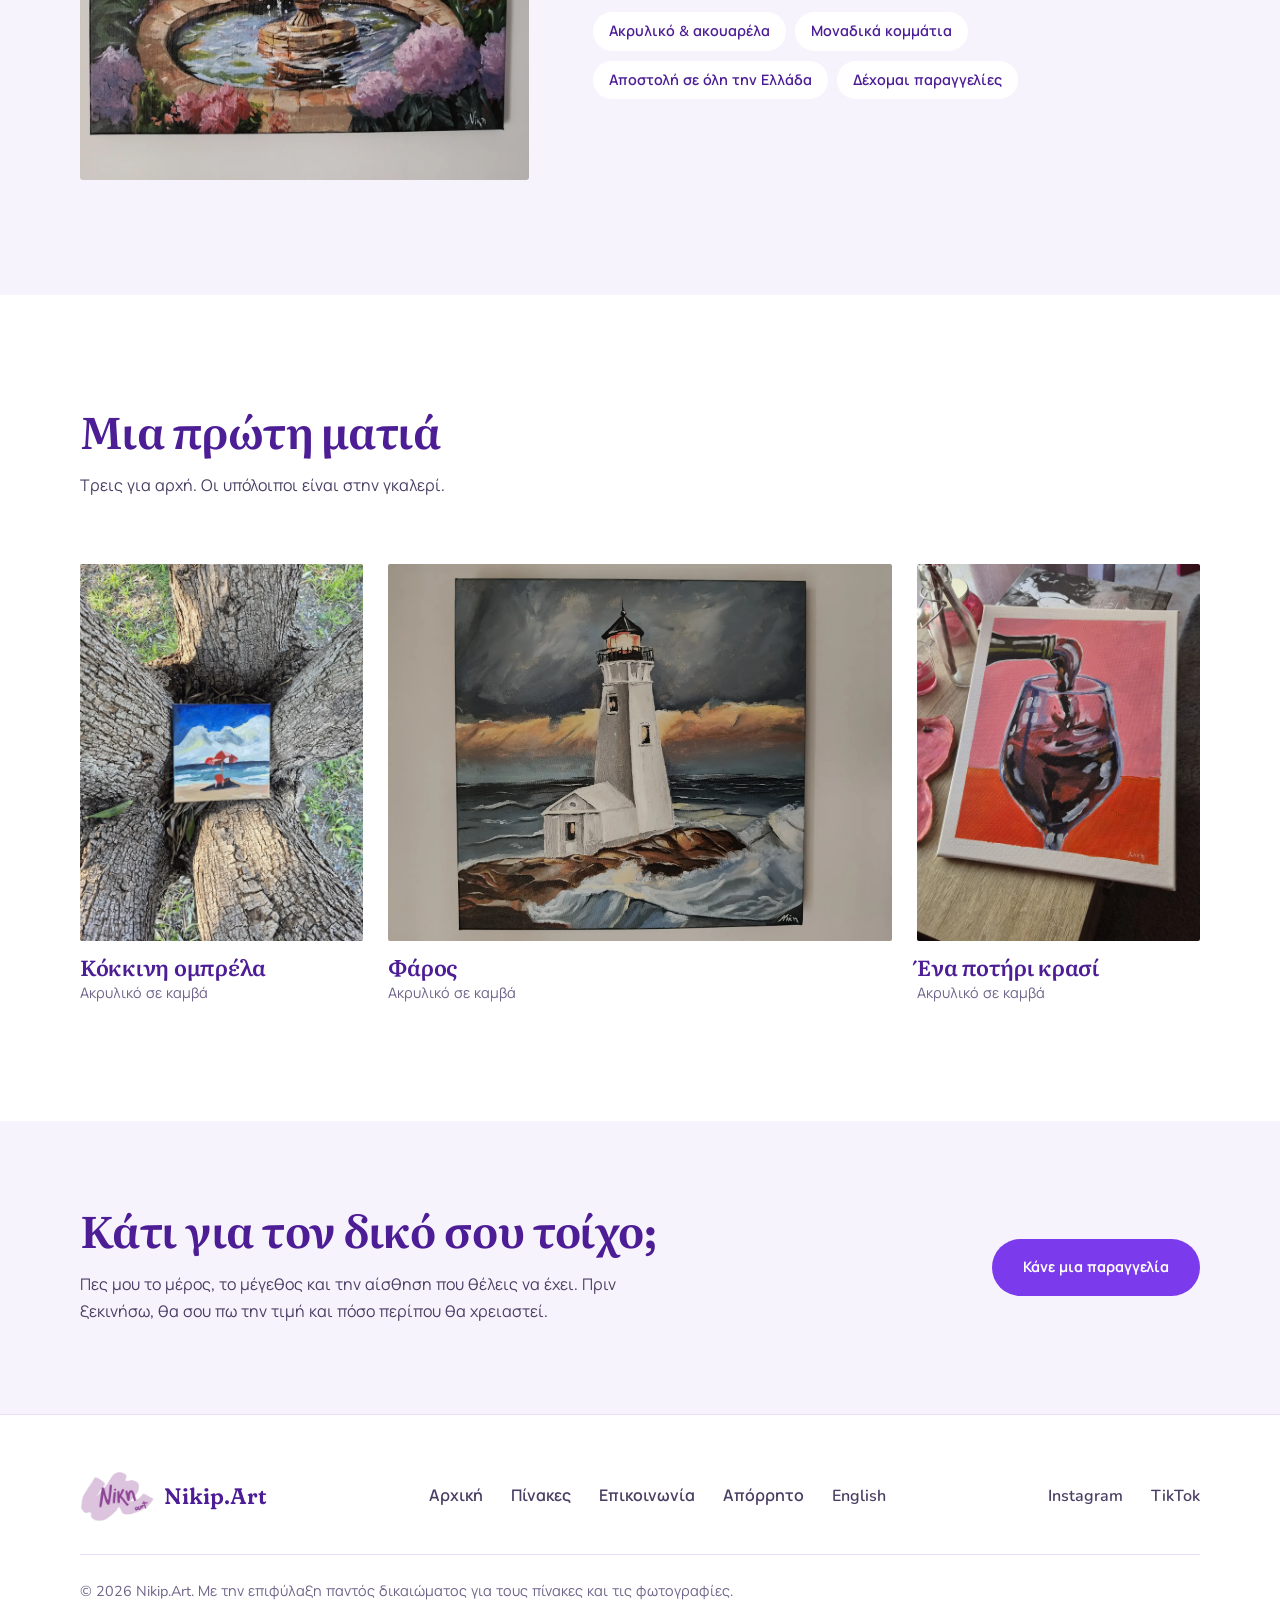
==== commit 761aba83: "Put the hero video under the text on phones and sharpen the headlines Co-Authored-By: Claude Opus 5." ====
--- a/el/index.html
+++ b/el/index.html
@@ -3,7 +3,7 @@
 <head>
   <meta charset="UTF-8" />
   <meta name="viewport" content="width=device-width, initial-scale=1.0" />
-  <title>Nikip.Art — πίνακες από μέρη και στιγμές που θέλω να κρατήσω</title>
+  <title>Nikip.Art · Πίνακες με ακρυλικό και ακουαρέλα</title>
   <meta name="description" content="Πρωτότυποι πίνακες με ακρυλικό και ακουαρέλα από τη Nikip, νέα ζωγράφο από την Ελλάδα. Δέχεται παραγγελίες." />
   <meta name="theme-color" content="#FFFFFF" />
 
@@ -94,11 +94,11 @@
       <div class="container hero__grid">
 
         <div class="hero__copy">
-          <h1 class="h-hero hero__title">Πίνακες από μέρη και στιγμές που θέλω να κρατήσω.</h1>
+          <h1 class="h-hero hero__title">Κάποια μέρη αξίζουν κάτι παραπάνω από μια φωτογραφία.</h1>
 
           <p class="lede hero__lede">
-            Ακρυλικό και ακουαρέλα, κυρίως σε καμβά. Όποτε μπορώ, πηγαίνω τον πίνακα
-            πίσω στο μέρος του και τον φωτογραφίζω εκεί.
+            Γι’ αυτό τα ζωγραφίζω. Ακρυλικό και ακουαρέλα, από τη θάλασσα των Παξών
+            μέχρι ένα ποτήρι κρασί ένα καλοκαιρινό απόγευμα.
           </p>
 
           <div class="hero__actions">
@@ -126,7 +126,7 @@
               </svg>
             </button>
           </div>
-          <p class="hero__caption">Γαλάζιες Σπηλιές, Παξοί. Ακουαρέλα, στο σημείο όπου ζωγραφίστηκε.</p>
+          <p class="hero__caption">Γαλάζιες Σπηλιές, Παξοί · ακουαρέλα, ζωγραφισμένη επί τόπου</p>
         </div>
 
       </div>
--- a/style.css
+++ b/style.css
@@ -70,7 +70,7 @@
 }
 
 /* Literata's Greek reads lighter than Fraunces at the same weight */
-html[lang="el"] .h-hero { font-weight: 600; }
+html[lang="el"] .h-hero { font-weight: 600; font-size: clamp(2.2rem, 4.4vw, 3.8rem); }
 html[lang="el"] .h-section { font-weight: 650; }
 
 
@@ -989,21 +989,18 @@
   .invite__inner { grid-template-columns: 1fr auto; gap: 3rem; }
 }
 
-/* ---------- Mobile hero: the painting comes first ----------
-   Most visitors arrive from Instagram on a phone, so they see paint before
-   text. 4:5 crop of the 9:16 clip, capped at 55% of the screen height. */
+/* ---------- Mobile hero: text first, then the video at full width ----------
+   The headline and buttons fill the first screen; the 4:5 crop of the 9:16
+   clip follows below, large enough to read as a painting. */
 @media (max-width: 899px) {
-  .hero { padding-top: 1.25rem; }
-  .hero__grid { gap: 1.5rem; }
-  .hero__media { order: -1; max-width: min(100%, 31svh); }
-  .hero__caption { margin-top: 0.6rem; }
+  .hero { padding-top: 1.5rem; }
+  .hero__grid { gap: 2.5rem; }
+  .hero__media { max-width: 100%; }
+  .hero__media::before { inset: -3% -4% -2% -4%; }
+  .hero__frame { aspect-ratio: 4 / 5; }
+  .hero__caption { margin-top: 0.75rem; text-align: left; }
   .hero__title { margin-bottom: 1rem; }
   .hero__lede { margin-bottom: 1.5rem; }
-  .hero__frame { aspect-ratio: 4 / 5; }
-}
-/* Short phones (iPhone SE and similar): a smaller video keeps the button in view */
-@media (max-width: 899px) and (max-height: 760px) {
-  .hero__media { max-width: min(100%, 25svh); }
 }
 
 /* ---------- Mobile navigation ----------
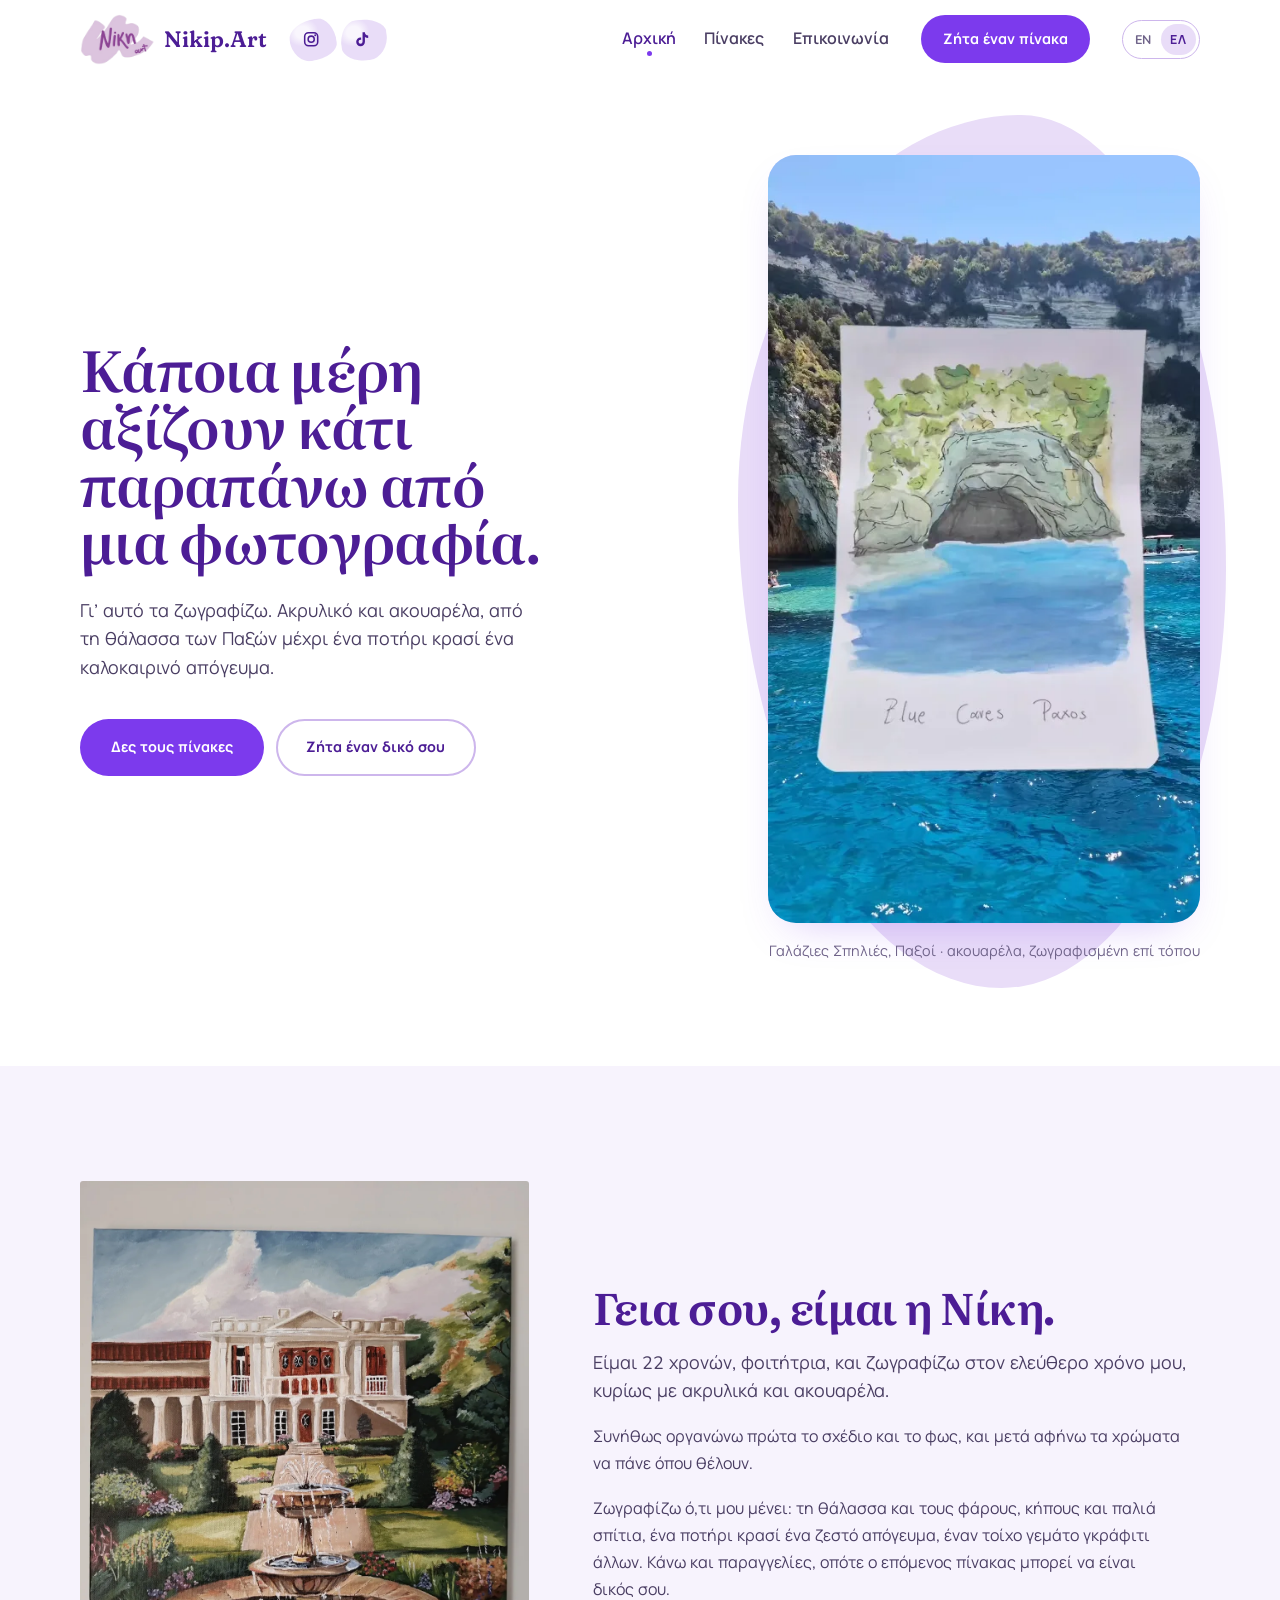
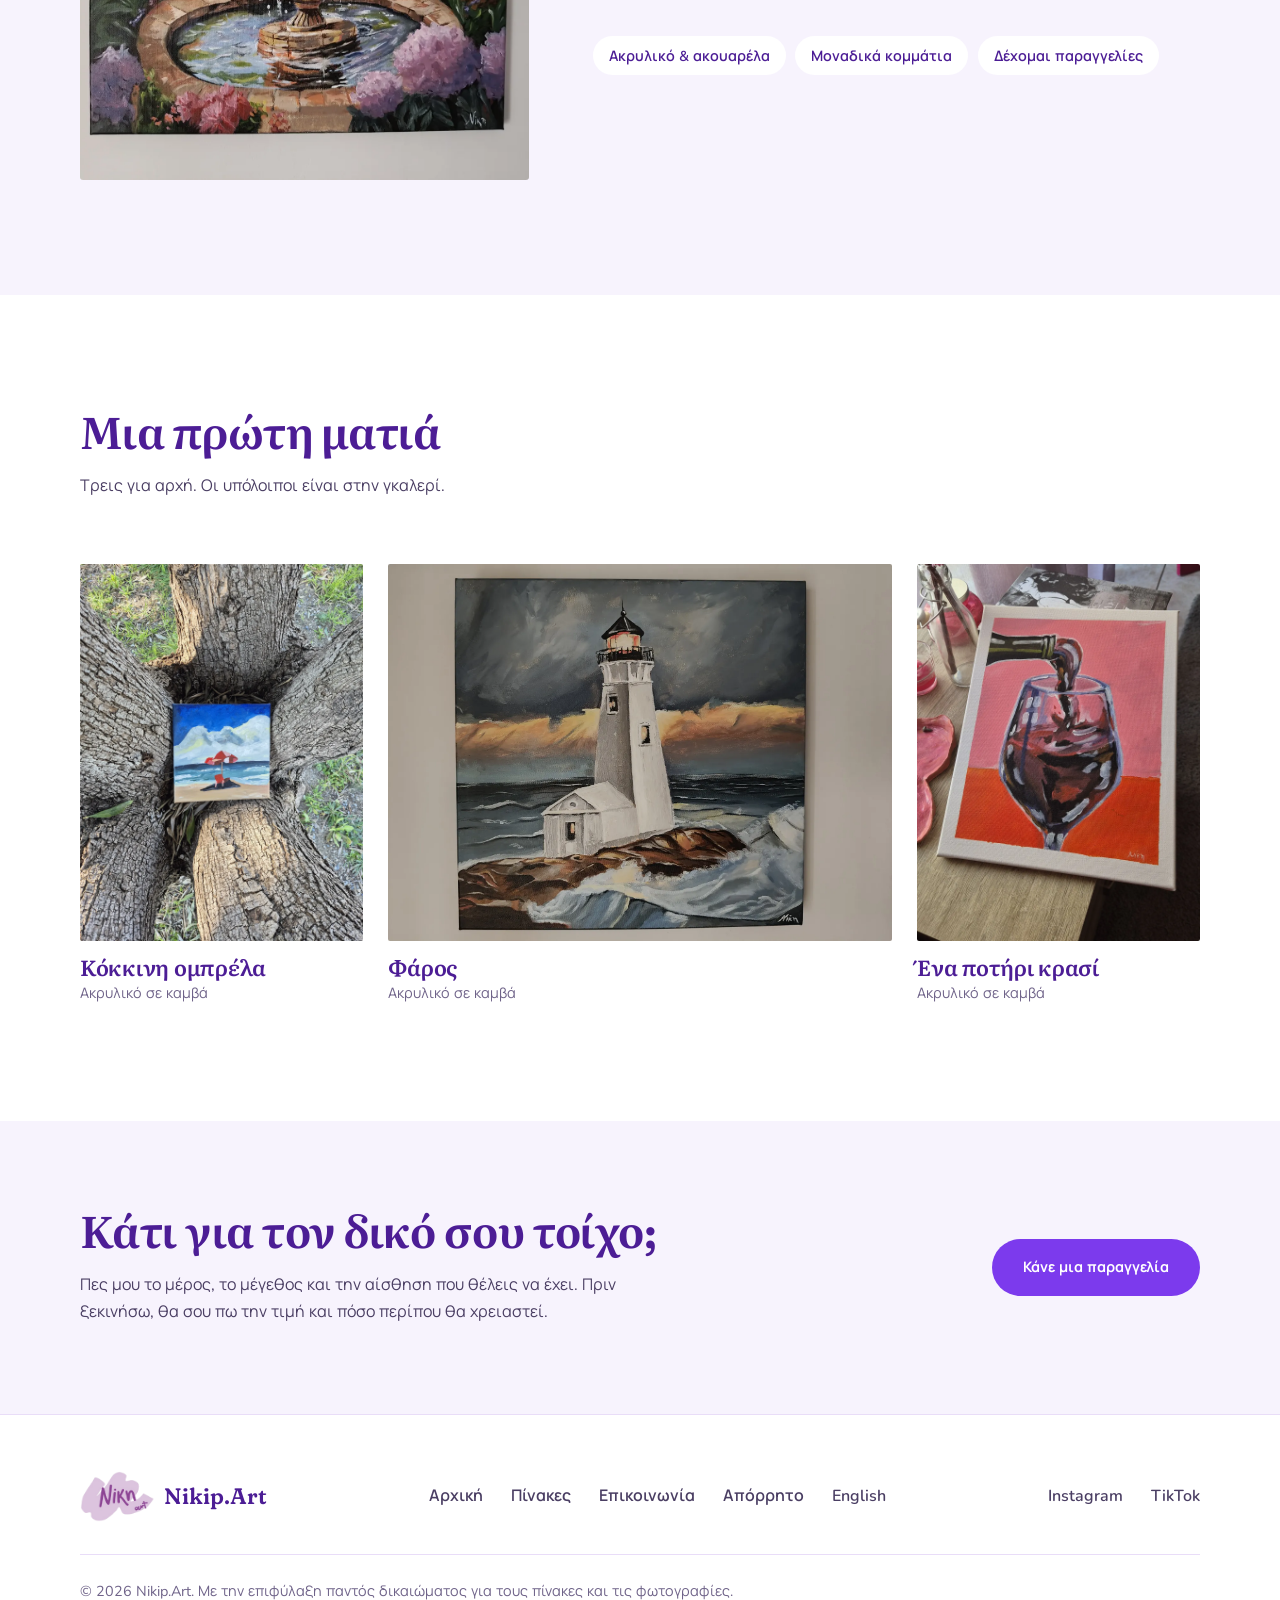
==== commit 5754ff3f: "Use Niki's first name in the About and drop delivery details Co-Authored-By: Claude Opus 5.5 <norepl" ====
--- a/el/index.html
+++ b/el/index.html
@@ -143,7 +143,7 @@
         </figure>
 
         <div class="prose">
-          <h2 class="h-section">Γεια σου, είμαι η Nikip.</h2>
+          <h2 class="h-section">Γεια σου, είμαι η Νίκη.</h2>
 
           <p class="lede">
             Είμαι 22 χρονών, φοιτήτρια, και ζωγραφίζω στον ελεύθερο χρόνο μου,
@@ -164,7 +164,6 @@
           <ul class="facts">
             <li class="fact">Ακρυλικό &amp; ακουαρέλα</li>
             <li class="fact">Μοναδικά κομμάτια</li>
-            <li class="fact">Αποστολή σε όλη την Ελλάδα</li>
             <li class="fact">Δέχομαι παραγγελίες</li>
           </ul>
         </div>
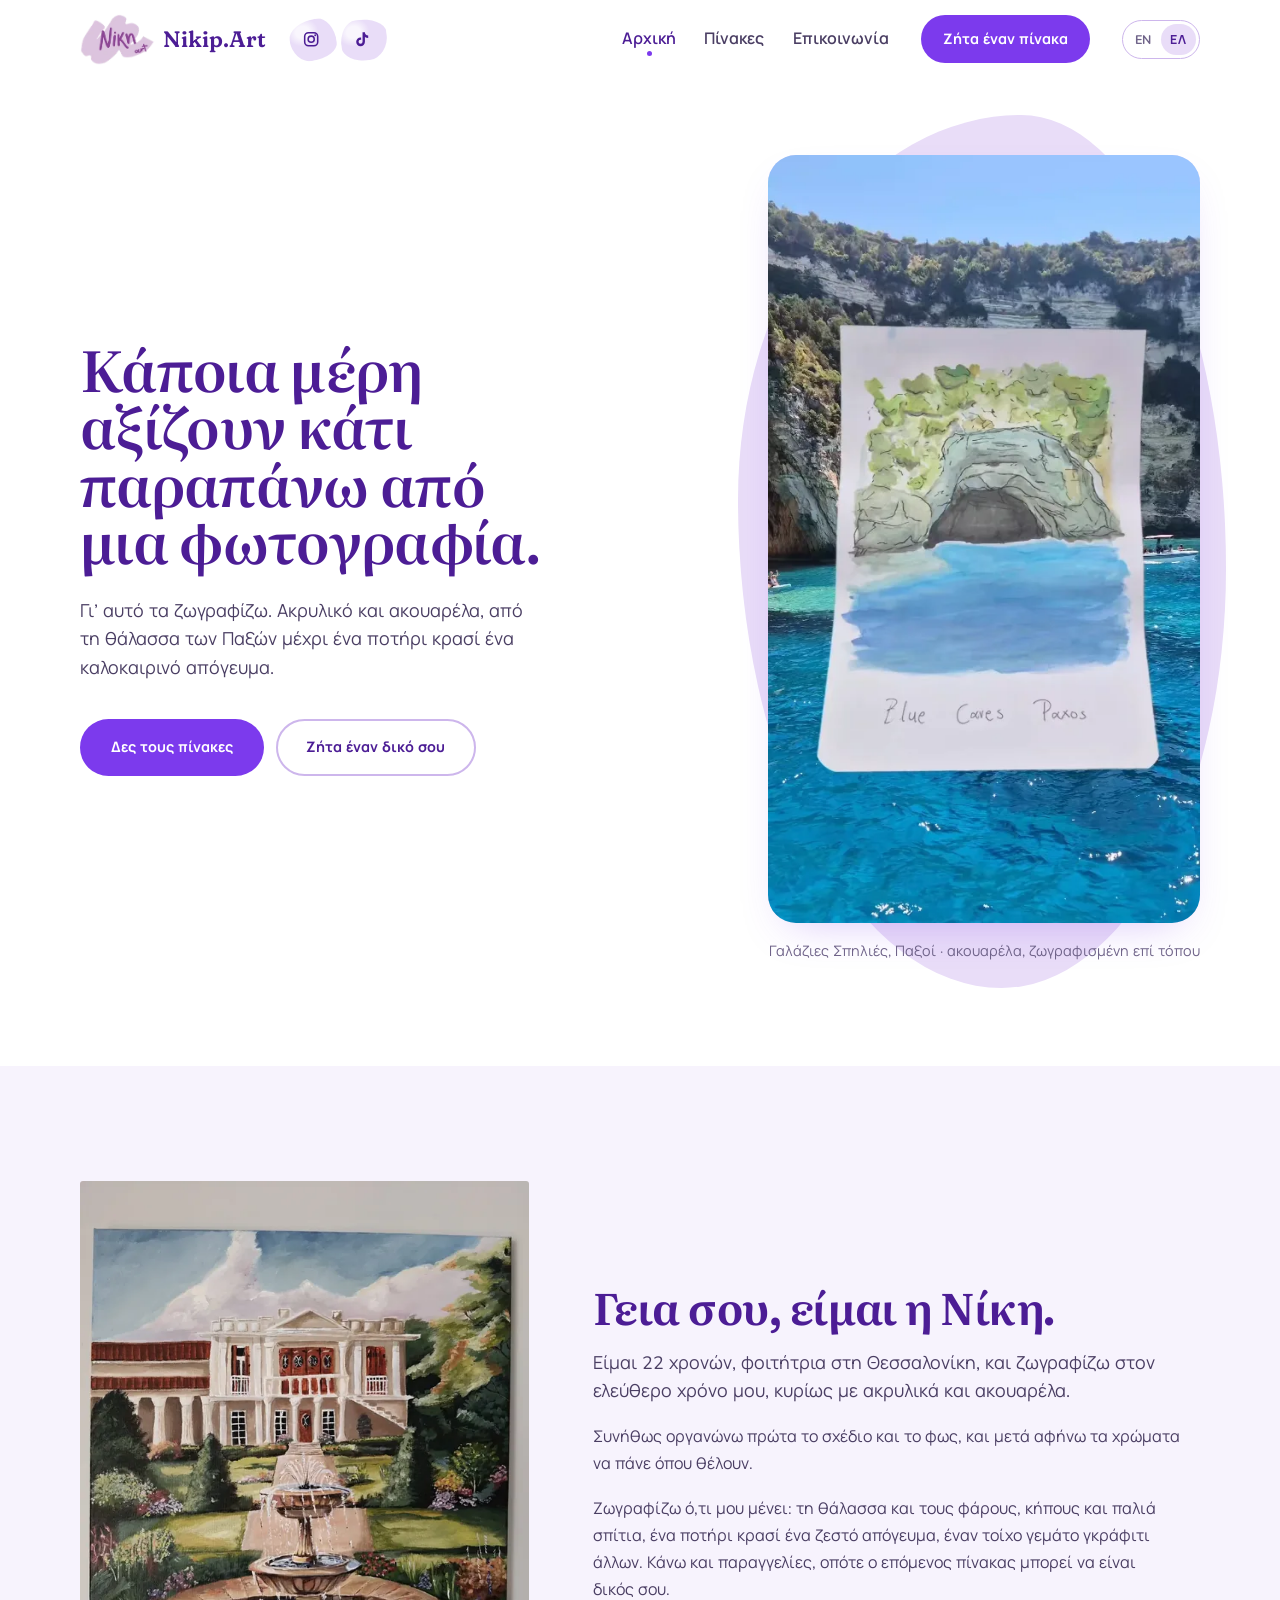
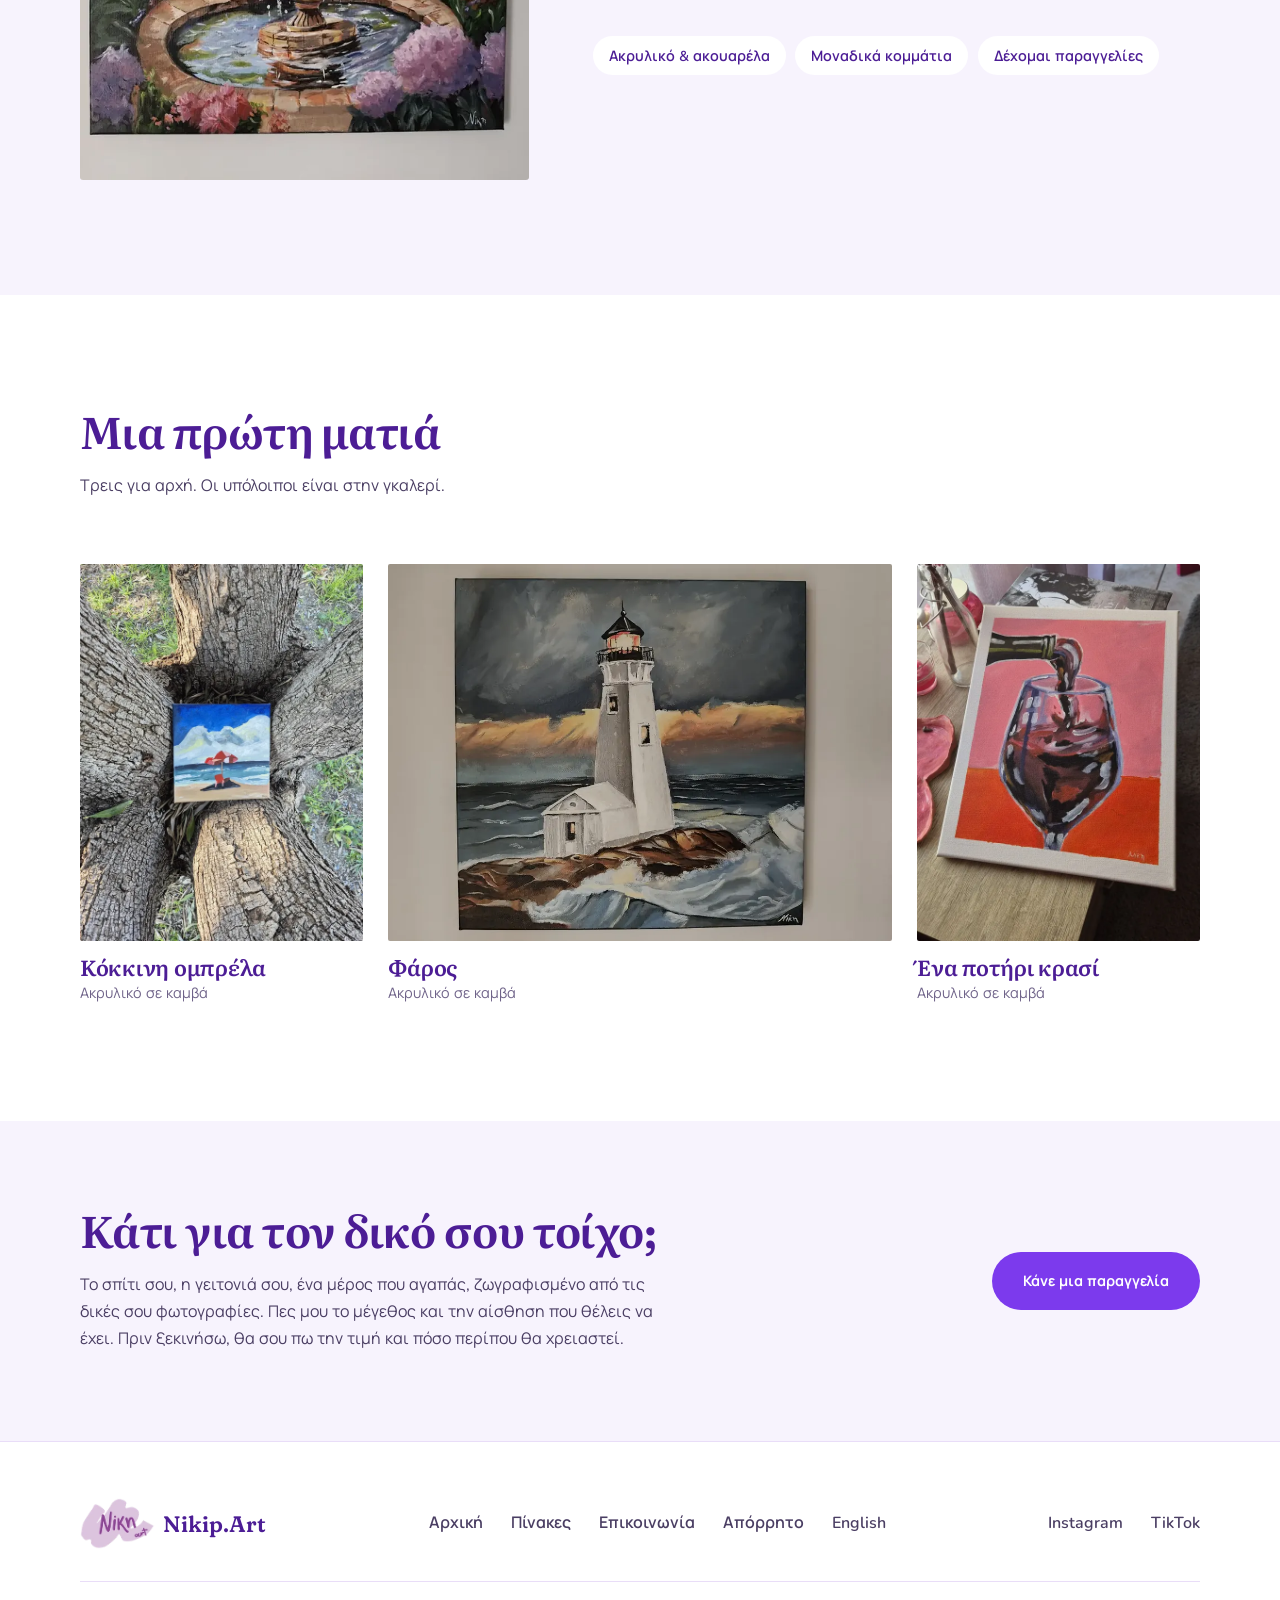
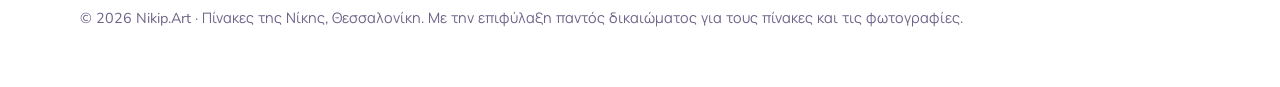
==== commit df7d3faa: "Apply the SEO plan: Thessaloniki, structured data, image names and sizes - Name Niki and Thessalonik" ====
--- a/el/index.html
+++ b/el/index.html
@@ -3,18 +3,39 @@
 <head>
   <meta charset="UTF-8" />
   <meta name="viewport" content="width=device-width, initial-scale=1.0" />
-  <title>Nikip.Art · Πίνακες με ακρυλικό και ακουαρέλα</title>
-  <meta name="description" content="Πρωτότυποι πίνακες με ακρυλικό και ακουαρέλα από τη Nikip, νέα ζωγράφο από την Ελλάδα. Δέχεται παραγγελίες." />
+  <title>Nikip.Art · Πίνακες ζωγραφικής από τη Θεσσαλονίκη</title>
+  <meta name="description" content="Πρωτότυποι πίνακες με ακρυλικό και ακουαρέλα από τη Νίκη, νέα ζωγράφο από τη Θεσσαλονίκη. Δέχεται παραγγελίες." />
   <meta name="theme-color" content="#FFFFFF" />
 
   <meta property="og:type" content="website" />
+  <meta property="og:site_name" content="Nikip.Art" />
   <meta property="og:locale" content="el_GR" />
-  <meta property="og:title" content="Nikip.Art" />
+  <meta property="og:url" content="https://nikip.art/el/" />
+  <meta property="og:title" content="Nikip.Art · Πίνακες της Νίκης" />
   <meta property="og:description" content="Πρωτότυποι πίνακες με ακρυλικό και ακουαρέλα. Δέχεται παραγγελίες." />
-  <meta property="og:image" content="../assets/PaintVideos/hero-poster.webp" />
-
-  <link rel="alternate" hreflang="en" href="../index.html" />
-  <link rel="alternate" hreflang="el" href="index.html" />
+  <meta property="og:image" content="https://nikip.art/assets/og/home.jpg" />
+
+  <link rel="canonical" href="https://nikip.art/el/" />
+  <link rel="alternate" hreflang="en" href="https://nikip.art/" />
+  <link rel="alternate" hreflang="el" href="https://nikip.art/el/" />
+  <link rel="alternate" hreflang="x-default" href="https://nikip.art/" />
+
+  <script type="application/ld+json">
+  {
+    "@context": "https://schema.org",
+    "@type": "WebPage",
+    "@id": "https://nikip.art/el/#webpage",
+    "url": "https://nikip.art/el/",
+    "inLanguage": "el",
+    "name": "Nikip.Art · Πίνακες ζωγραφικής από τη Θεσσαλονίκη",
+    "isPartOf": {
+      "@id": "https://nikip.art/#website"
+    },
+    "about": {
+      "@id": "https://nikip.art/#brand"
+    }
+  }
+  </script>
 
   <link rel="icon" href="../assets/Logos/favicon-32.png" sizes="32x32" type="image/png" />
   <link rel="icon" href="../assets/Logos/favicon-192.png" sizes="192x192" type="image/png" />
@@ -35,7 +56,7 @@
     <div class="site-header__inner">
       <div class="site-header__start">
         <a class="brand" href="index.html" aria-label="Nikip.Art — αρχική">
-          <img class="brand__mark" src="../assets/Logos/LogoNikipArt_Mark.png" alt="" width="368" height="252" />
+          <img class="brand__mark" src="../assets/Logos/LogoNikipArt_Mark.webp" alt="" width="175" height="120" />
           <span class="brand__text">Nikip.Art</span>
         </a>
 
@@ -137,8 +158,10 @@
       <div class="container about__grid">
 
         <figure class="about__figure">
-          <img src="../assets/Paintings/Palace.webp"
-               alt="Ένα σπίτι πίσω από ένα πέτρινο σιντριβάνι και ανθισμένα παρτέρια"
+          <img src="../assets/Paintings/palace-gardens-acrylic-painting.webp"
+               srcset="../assets/Paintings/palace-gardens-acrylic-painting-600w.webp 600w, ../assets/Paintings/palace-gardens-acrylic-painting-900w.webp 900w, ../assets/Paintings/palace-gardens-acrylic-painting.webp 1083w"
+               sizes="(min-width: 900px) 38vw, calc(100vw - 2.5rem)"
+               alt="Πίνακας: ένα σπίτι πίσω από ένα πέτρινο σιντριβάνι και ανθισμένα παρτέρια"
                width="1083" height="1444" loading="lazy" decoding="async" />
         </figure>
 
@@ -146,7 +169,7 @@
           <h2 class="h-section">Γεια σου, είμαι η Νίκη.</h2>
 
           <p class="lede">
-            Είμαι 22 χρονών, φοιτήτρια, και ζωγραφίζω στον ελεύθερο χρόνο μου,
+            Είμαι 22 χρονών, φοιτήτρια στη Θεσσαλονίκη, και ζωγραφίζω στον ελεύθερο χρόνο μου,
             κυρίως με ακρυλικά και ακουαρέλα.
           </p>
 
@@ -183,8 +206,10 @@
 
           <a class="piece" href="paintings.html">
             <div class="piece__frame">
-              <img src="../assets/Paintings/20260301_155005.webp"
-                   alt="Μια μικρή παραλία με κόκκινη ομπρέλα, φωτογραφημένη στη διχάλα μιας ελιάς"
+              <img src="../assets/Paintings/red-umbrella-acrylic-painting.webp"
+                   srcset="../assets/Paintings/red-umbrella-acrylic-painting-600w.webp 600w, ../assets/Paintings/red-umbrella-acrylic-painting-900w.webp 900w, ../assets/Paintings/red-umbrella-acrylic-painting.webp 1200w"
+                   sizes="(min-width: 720px) 22vw, calc(100vw - 2.5rem)"
+                   alt="Πίνακας: μια μικρή παραλία με κόκκινη ομπρέλα, όπως φαίνεται μέσα από τη διχάλα μιας ελιάς"
                    width="1200" height="1600" loading="lazy" decoding="async" />
             </div>
             <div class="piece__meta">
@@ -195,8 +220,10 @@
 
           <a class="piece" href="paintings.html">
             <div class="piece__frame">
-              <img src="../assets/Paintings/lightHousejpg.webp"
-                   alt="Ένας λευκός φάρος μπροστά σε σκοτεινό ουρανό και κύματα που σπάνε"
+              <img src="../assets/Paintings/lighthouse-acrylic-painting.webp"
+                   srcset="../assets/Paintings/lighthouse-acrylic-painting-900w.webp 900w, ../assets/Paintings/lighthouse-acrylic-painting.webp 1586w"
+                   sizes="(min-width: 720px) 40vw, calc(100vw - 2.5rem)"
+                   alt="Πίνακας: ένας λευκός φάρος μπροστά σε σκοτεινό ουρανό και κύματα που σπάνε"
                    width="1586" height="1189" loading="lazy" decoding="async" />
             </div>
             <div class="piece__meta">
@@ -207,8 +234,10 @@
 
           <a class="piece" href="paintings.html">
             <div class="piece__frame">
-              <img src="../assets/Paintings/20251122_114202.webp"
-                   alt="Κρασί που χύνεται σε ποτήρι, σε ροζ και πορτοκαλί φόντο"
+              <img src="../assets/Paintings/glass-of-wine-acrylic-painting.webp"
+                   srcset="../assets/Paintings/glass-of-wine-acrylic-painting-600w.webp 600w, ../assets/Paintings/glass-of-wine-acrylic-painting-900w.webp 900w, ../assets/Paintings/glass-of-wine-acrylic-painting.webp 1200w"
+                   sizes="(min-width: 720px) 22vw, calc(100vw - 2.5rem)"
+                   alt="Πίνακας: κρασί που χύνεται σε ποτήρι, σε ροζ και πορτοκαλί φόντο"
                    width="1200" height="1600" loading="lazy" decoding="async" />
             </div>
             <div class="piece__meta">
@@ -227,7 +256,8 @@
         <div class="invite__text">
           <h2 class="h-section">Κάτι για τον δικό σου τοίχο;</h2>
           <p>
-            Πες μου το μέρος, το μέγεθος και την αίσθηση που θέλεις να έχει.
+            Το σπίτι σου, η γειτονιά σου, ένα μέρος που αγαπάς, ζωγραφισμένο από τις
+            δικές σου φωτογραφίες. Πες μου το μέγεθος και την αίσθηση που θέλεις να έχει.
             Πριν ξεκινήσω, θα σου πω την τιμή και πόσο περίπου θα χρειαστεί.
           </p>
         </div>
@@ -242,7 +272,7 @@
     <div class="container">
       <div class="site-footer__top">
         <a class="brand" href="index.html">
-          <img class="brand__mark" src="../assets/Logos/LogoNikipArt_Mark.png" alt="" width="368" height="252" loading="lazy" />
+          <img class="brand__mark" src="../assets/Logos/LogoNikipArt_Mark.webp" alt="" width="175" height="120" loading="lazy" />
           <span class="brand__text">Nikip.Art</span>
         </a>
 
@@ -261,7 +291,7 @@
       </div>
 
       <div class="site-footer__bottom">
-        <p>&copy; <span id="year">2026</span> Nikip.Art. Με την επιφύλαξη παντός δικαιώματος για τους πίνακες και τις φωτογραφίες.</p>
+        <p>&copy; <span id="year">2026</span> Nikip.Art · Πίνακες της Νίκης, Θεσσαλονίκη. Με την επιφύλαξη παντός δικαιώματος για τους πίνακες και τις φωτογραφίες.</p>
       </div>
     </div>
   </footer>
--- a/style.css
+++ b/style.css
@@ -338,8 +338,9 @@
 }
 
 .brand { display: inline-flex; align-items: center; gap: 0.55rem; flex-shrink: 0; }
-/* LogoNikipArt_Mark.png is the logo cropped to the paint blob itself (the
-   original file was half transparent padding), so this height is the blob. */
+/* LogoNikipArt_Mark.webp is the logo cropped to the paint blob itself (the
+   original file was half transparent padding), so this height is the blob.
+   The full-size .png stays for the structured data in index.html. */
 .brand__mark {
   width: auto;
   height: clamp(2.5rem, 4vw, 3.25rem);
